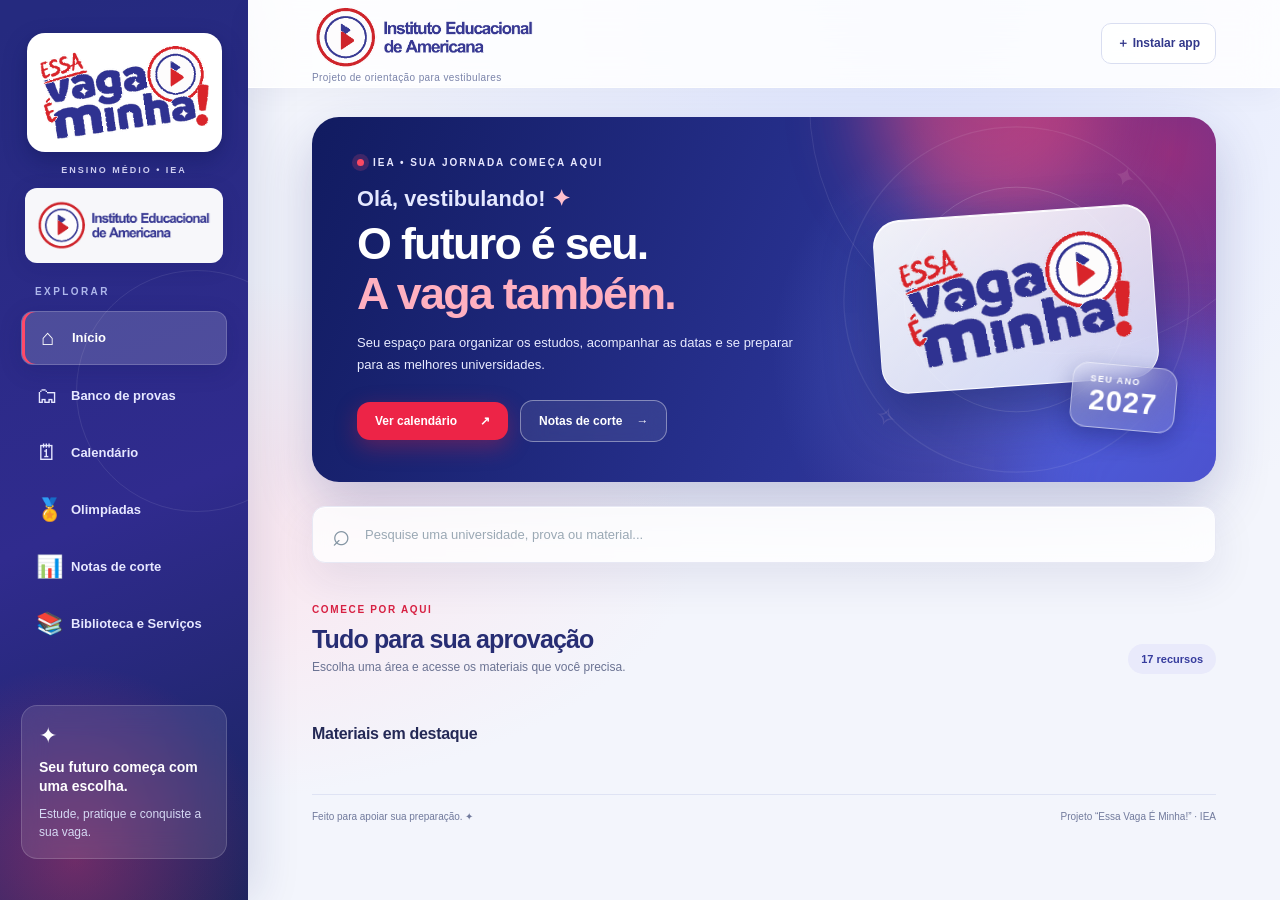
==== index.html @ 9dd35da3 "Retirar Favoritos dos menus desktop e mobile" ====
<!doctype html>
<html lang="pt-BR">
<head>
  <meta charset="utf-8">
  <meta name="viewport" content="width=device-width,initial-scale=1,viewport-fit=cover">
  <meta name="theme-color" content="#303493">
  <meta name="description" content="Essa Vaga É Minha! — materiais, provas anteriores, datas e notas de corte para quem vai prestar vestibular.">
  <meta name="apple-mobile-web-app-capable" content="yes">
  <meta name="apple-mobile-web-app-status-bar-style" content="default">
  <meta name="apple-mobile-web-app-title" content="Minha Vaga">
  <link rel="icon" href="./icon-192.png" type="image/png">
  <link rel="apple-touch-icon" href="./apple-touch-icon.png">
  <link rel="manifest" href="./manifest.webmanifest">
  <link rel="stylesheet" href="./styles.css?v=15">
  <link rel="stylesheet" href="./premium.css?v=21">
  <title>Essa Vaga É Minha! — Instituto Educacional</title>
</head>
<body>
  <div class="app-layout">
    <aside class="sidebar" aria-label="Menu principal">
      <div class="brand"><img src="./assets/essa-vaga-logo.png" alt="Essa Vaga É Minha!" class="sidebar-project-logo"><small>ENSINO MÉDIO • IEA</small><div class="brand-institute"><img src="./assets/iea-horizontal.png?v=13" alt="Instituto Educacional de Americana"></div></div>
      <p class="side-label">EXPLORAR</p>
      <nav class="desktop-nav" id="desktop-nav" aria-label="Seções">
        <button type="button" data-route="inicio" class="active"><span aria-hidden="true">⌂</span> Início</button>
        <button type="button" data-route="provas"><span aria-hidden="true">🗂</span> Banco de provas</button>
        <button type="button" data-route="calendario"><span aria-hidden="true">🗓</span> Calendário</button>
        <button type="button" data-route="olimpiadas"><span aria-hidden="true">🏅</span> Olimpíadas</button>
        <button type="button" data-route="notas"><span aria-hidden="true">📊</span> Notas de corte</button>
        <button type="button" data-route="biblioteca"><span aria-hidden="true">📚</span> Biblioteca e Serviços</button>
      </nav>
      <div class="sidebar-bottom"><div class="side-note"><span>✦</span><strong>Seu futuro começa com uma escolha.</strong><p>Estude, pratique e conquiste a sua vaga.</p></div></div>
    </aside>
    <div class="main-shell">
      <header class="topbar"><div class="mobile-brand"><img src="./assets/iea-horizontal.png?v=13" class="mobile-iea" alt="Instituto Educacional de Americana"><strong>Essa Vaga É Minha!</strong></div><div class="topbar-left"><img src="./assets/iea-horizontal.png?v=13" class="header-iea" alt="Instituto Educacional de Americana"><span class="topline">Projeto de orientação para vestibulares</span></div><div class="topbar-right"><button type="button" class="outline-btn" id="install-open">＋ Instalar app</button></div></header>
      <main id="main-content" tabindex="-1">
        <section id="hero" class="hero premium-hero">
  <div class="premium-ambient ambient-one" aria-hidden="true"></div>
  <div class="premium-ambient ambient-two" aria-hidden="true"></div>
  <div class="hero-copy premium-hero-copy">
    <span class="hero-kicker"><span class="live-dot"></span> IEA • SUA JORNADA COMEÇA AQUI</span>
    <div class="premium-hero-greeting">Olá, vestibulando! <span aria-hidden="true">✦</span></div>
    <h1>O futuro é seu.<br><em>A vaga também.</em></h1>
    <p>Seu espaço para organizar os estudos, acompanhar as datas e se preparar para as melhores universidades.</p>
    <div class="premium-hero-buttons">
      <button type="button" data-jump="calendario" class="hero-button">Ver calendário <span aria-hidden="true">↗</span></button>
      <button type="button" data-jump="notas" class="premium-ghost-button">Notas de corte <span aria-hidden="true">→</span></button>
    </div>
  </div>
  <div class="premium-hero-art" aria-hidden="true">
    <div class="hero-halo halo-outer"></div><div class="hero-halo halo-inner"></div>
    <div class="hero-brand-glass"><img src="./assets/essa-vaga-logo.png" alt=""></div>
    <div class="hero-year-chip"><span>SEU ANO</span><strong>2027</strong></div>
    <div class="hero-star hero-spark-one">✦</div><div class="hero-star hero-spark-two">✧</div>
  </div>
</section>

        <section id="novidades-section" class="novidades-section" hidden aria-label="Novidades do Essa Vaga É Minha!">
          <div class="novidades-heading">
            <div><span class="novidades-eyebrow"><span class="novidades-indicator" aria-hidden="true"></span> ACONTECEU AGORA</span><h2>Novidades</h2></div>
            <p>Fique por dentro das últimas atualizações para sua preparação.</p>
          </div>
          <div id="novidades-carousel" class="novidades-carousel" role="region" aria-roledescription="carrossel" aria-label="Novidades e comunicados da página inicial">
            <button id="novidades-prev" class="novidades-nav novidades-prev" type="button" aria-label="Ver novidade anterior" hidden><span aria-hidden="true">‹</span></button>
            <div id="novidades-list" class="novidades-list" aria-live="off"></div>
            <button id="novidades-next" class="novidades-nav novidades-next" type="button" aria-label="Ver próxima novidade" hidden><span aria-hidden="true">›</span></button>
          </div>
          <div id="novidades-footer" class="novidades-footer" hidden>
            <div id="novidades-dots" class="novidades-dots" aria-label="Escolher novidade"></div>
            <span id="novidades-counter" class="novidades-counter">1 de 1</span>
          </div>
        </section>
        <section class="finder"><label for="search" class="sr-only">Buscar materiais e vestibulares</label><span class="search-symbol" aria-hidden="true">⌕</span><input type="search" id="search" placeholder="Pesquise uma universidade, prova ou material..." autocomplete="off"><button type="button" id="clear-search" class="clear-search" aria-label="Limpar busca" hidden>✕</button></section>
        <section class="view-head"><div><p class="section-kicker" id="view-kicker">COMECE POR AQUI</p><h2 id="view-title">Tudo para sua aprovação</h2><p id="view-description" class="muted">Escolha uma área e acesse os materiais que você precisa.</p></div><div class="total-pill" id="total-pill">17 recursos</div></section>
        <div id="quick-actions" class="quick-actions" aria-label="Acessos rápidos"></div>

<section id="home-showcase" class="home-showcase" hidden aria-label="Universidades e datas em destaque">
  <div class="home-showcase-heading">
    <div><p class="premium-section-eyebrow">ESCOLHA SEU DESTINO</p><h2>Universidades e exames</h2><p>Conheça os principais processos seletivos e explore o calendário.</p></div>
    <button type="button" data-jump="calendario" class="premium-inline-action">Ver calendário <span aria-hidden="true">↗</span></button>
  </div>
  <div class="home-university-grid">
    <button type="button" class="university-card university-usp" data-jump="calendario" data-calendar-focus="usp" aria-label="Ver datas da USP no calendário">
      <span class="uni-top-line"><span class="uni-type">FUVEST</span><span class="uni-forward" aria-hidden="true">↗</span></span>
      <img src="./assets/logo-usp.svg" alt="Logo da USP" class="uni-logo">
      <span class="uni-name">Universidade de São Paulo</span>
      <span class="uni-bottom"><strong>USP</strong><span>Calendário 2027</span></span>
    </button>
    <button type="button" class="university-card university-unicamp" data-jump="calendario" data-calendar-focus="unicamp" aria-label="Ver datas da UNICAMP no calendário">
      <span class="uni-top-line"><span class="uni-type">COMVEST</span><span class="uni-forward" aria-hidden="true">↗</span></span>
      <img src="./assets/logo-unicamp.svg" alt="Logo da UNICAMP" class="uni-logo">
      <span class="uni-name">Universidade Estadual de Campinas</span>
      <span class="uni-bottom"><strong>UNICAMP</strong><span>Calendário 2027</span></span>
    </button>
    <button type="button" class="university-card university-unesp" data-jump="calendario" data-calendar-focus="unesp" aria-label="Ver datas da UNESP no calendário">
      <span class="uni-top-line"><span class="uni-type">VUNESP</span><span class="uni-forward" aria-hidden="true">↗</span></span>
      <img src="./assets/logo-unesp.svg" alt="Logo da UNESP" class="uni-logo">
      <span class="uni-name">Universidade Estadual Paulista</span>
      <span class="uni-bottom"><strong>UNESP</strong><span>Calendário 2027</span></span>
    </button>
    <button type="button" class="university-card university-enem" data-jump="calendario" data-calendar-focus="enem" aria-label="Ver datas do ENEM no calendário">
      <span class="uni-top-line"><span class="uni-type">EXAME NACIONAL</span><span class="uni-forward" aria-hidden="true">↗</span></span>
      <img src="./assets/logo-enem.svg" alt="Logo do ENEM" class="uni-logo">
      <span class="uni-name">Exame Nacional do Ensino Médio</span>
      <span class="uni-bottom"><strong>ENEM</strong><span>Calendário 2027</span></span>
    </button>
  </div>
  <div class="premium-study-row">
    <div class="premium-dates-panel">
      <div class="premium-panel-head"><div><span class="premium-section-eyebrow">FIQUE DE OLHO</span><h3>Próximas datas</h3></div><span class="premium-head-icon" aria-hidden="true">▦</span></div>
      <div id="home-date-list" class="premium-date-list" aria-live="polite"></div>
      <button type="button" data-jump="calendario" class="premium-panel-link">Abrir calendário completo <span aria-hidden="true">→</span></button>
    </div>
    <div class="premium-motivation-panel">
      <div class="motivation-orbit" aria-hidden="true"></div>
      <span class="motivation-symbol" aria-hidden="true">✦</span>
      <p class="premium-section-eyebrow">UM PASSO DE CADA VEZ</p>
      <h3>O próximo capítulo da sua história começa aqui.</h3>
      <p>Pratique com provas anteriores e transforme cada exercício em preparação.</p>
      <button type="button" data-jump="provas">Explorar banco de provas <span aria-hidden="true">↗</span></button>
    </div>
  </div>
</section>



        <section id="olympiad-app" class="olympiad-app" aria-labelledby="olympiad-title" hidden>
          <div class="olympiad-intro">
            <div>
              <span class="olympiad-kicker">IEA • COMPETIÇÕES ACADÊMICAS</span>
              <h3 id="olympiad-title">Olimpíadas Acadêmicas</h3>
              <p>Acompanhe inscrições, provas e resultados das olimpíadas das quais o Instituto participa.</p>
            </div>
            <div class="olympiad-year" id="olympiad-year" aria-label="Ano de referência">2027</div>
          </div>
          <div class="olympiad-toolbar" aria-label="Filtros do calendário olímpico">
            <label><span>Pesquisar olimpíada</span><input id="olympiad-search" type="search" autocomplete="off" placeholder="Nome ou sigla da olimpíada..."></label>
            <label><span>Área do conhecimento</span><select id="olympiad-area"><option value="todas">Todas as áreas</option></select></label>
            <label><span>Inscrições</span><select id="olympiad-status"><option value="todas">Todas as situações</option><option value="abertas">Inscrições abertas</option><option value="futuras">Em breve</option><option value="encerradas">Encerradas</option><option value="a-confirmar">A confirmar</option></select></label>
            <button type="button" id="olympiad-reset" class="olympiad-reset">Limpar filtros</button>
          </div>
          <div class="olympiad-table-header"><strong>Calendário das olimpíadas</strong><span id="olympiad-count" aria-live="polite">11 olimpíadas</span></div>
          <div class="olympiad-table-scroll" role="region" aria-label="Tabela de olimpíadas acadêmicas. Em telas pequenas, deslize horizontalmente." tabindex="0">
            <table class="olympiad-table">
              <thead><tr>
                <th scope="col">Nome da olimpíada</th>
                <th scope="col">Data da prova</th>
                <th scope="col">Formato da prova</th>
                <th scope="col">Período de inscrição</th>
                <th scope="col">Como se inscrever</th>
                <th scope="col">Resultado</th>
              </tr></thead>
              <tbody id="olympiad-tbody"></tbody>
            </table>
          </div>
          <p id="olympiad-empty" class="olympiad-empty" hidden>Nenhuma olimpíada corresponde aos filtros escolhidos.</p>
          <p class="olympiad-hint">Em celulares, deslize a tabela para os lados para consultar todas as informações.</p>
          <p class="olympiad-disclaimer"><span aria-hidden="true">ⓘ</span> As datas, o formato e as inscrições serão atualizados pela Coordenação conforme a confirmação dos regulamentos de cada olimpíada. “A confirmar” significa que ainda não há informação validada para este calendário.</p>
        </section>
        <section id="calendar-app" class="calendar-app" hidden aria-label="Calendário de vestibulares 2027">
          <div class="calendar-intro">
            <div><span class="calendar-eyebrow">GUIA DE DATAS • INGRESSO 2027</span><h3>Programe-se para os vestibulares</h3><p>Inscrições, provas, resultados e chamadas reunidos em um só lugar, sem precisar abrir uma imagem.</p></div>
            <span class="calendar-year">2027</span>
          </div>
          <div class="calendar-toolbar">
            <span class="calendar-filter-label">Escolha uma prova</span>
            <div class="calendar-filters" role="group" aria-label="Filtrar calendário por exame">
              <button type="button" class="selected" data-calendar-filter="todos" aria-pressed="true">Todos</button>
              <button type="button" data-calendar-filter="unicamp" aria-pressed="false">UNICAMP</button>
              <button type="button" data-calendar-filter="usp" aria-pressed="false">USP</button>
              <button type="button" data-calendar-filter="enem" aria-pressed="false">ENEM</button>
              <button type="button" data-calendar-filter="unesp" aria-pressed="false">UNESP</button>
            </div>
          </div>
          <div class="calendar-list-head"><strong>Em ordem da 1ª prova</strong><span id="calendar-count" aria-live="polite">4 calendários</span></div>
          <div class="calendar-grid">
            <article class="calendar-card calendar-unicamp" data-calendar-institution="unicamp">
              <div class="calendar-card-head"><div><span class="calendar-card-kind">UNIVERSIDADE ESTADUAL DE CAMPINAS</span><h4>UNICAMP</h4></div><span class="calendar-card-mark"><img class="calendar-card-logo" src="./assets/logo-unicamp.svg" alt="Logotipo da UNICAMP" loading="lazy" decoding="async"></span></div>
              <dl class="calendar-details">
                <div><dt>Inscrições</dt><dd>03 a 31 de agosto de 2026</dd></div>
                <div><dt>1ª fase</dt><dd><strong>18 de outubro de 2026</strong></dd></div>
                <div><dt>2ª fase</dt><dd>29 e 30 de novembro de 2026</dd></div>
              </dl>
              <div class="calendar-card-notes"><strong>Outras datas</strong><p>Provas de habilidades específicas: <b>02 a 04/12/2026</b></p><p>1ª chamada: <b>25/01/2027</b></p></div>
            </article>
            <article class="calendar-card calendar-usp" data-calendar-institution="usp">
              <div class="calendar-card-head"><div><span class="calendar-card-kind">UNIVERSIDADE DE SÃO PAULO • FUVEST</span><h4>USP</h4></div><span class="calendar-card-mark"><img class="calendar-card-logo" src="./assets/logo-usp.svg?v=11" alt="Logotipo da USP" loading="lazy" decoding="async"></span></div>
              <dl class="calendar-details">
                <div><dt>Inscrições</dt><dd>17 de agosto a 09 de outubro de 2026</dd></div>
                <div><dt>1ª fase</dt><dd><strong>1º de novembro de 2026</strong></dd></div>
                <div><dt>2ª fase</dt><dd>06 e 07 de dezembro de 2026</dd></div>
              </dl>
              <div class="calendar-card-notes"><strong>Outras informações</strong><p>1ª fase: <b>80 questões</b> (mudança no formato)</p><p>1ª chamada: <b>26/01/2027</b></p></div>
            </article>
            <article class="calendar-card calendar-enem" data-calendar-institution="enem">
              <div class="calendar-card-head"><div><span class="calendar-card-kind">EXAME NACIONAL DO ENSINO MÉDIO</span><h4>ENEM</h4></div><span class="calendar-card-mark"><img class="calendar-card-logo" src="./assets/logo-enem.svg" alt="Logotipo do ENEM" loading="lazy" decoding="async"></span></div>
              <dl class="calendar-details">
                <div><dt>Inscrições</dt><dd>25 de maio a 06 de junho de 2026</dd></div>
                <div><dt>Prova 1 (P1)</dt><dd><strong>08 de novembro de 2026</strong></dd></div>
                <div><dt>Prova 2 (P2)</dt><dd><strong>15 de novembro de 2026</strong></dd></div>
              </dl>
              <div class="calendar-card-notes"><strong>Conteúdo das provas</strong><p>P1: Linguagens, Ciências Humanas e Redação</p><p>P2: Ciências da Natureza e Matemática</p></div>
            </article>
            <article class="calendar-card calendar-unesp" data-calendar-institution="unesp">
              <div class="calendar-card-head"><div><span class="calendar-card-kind">UNIVERSIDADE ESTADUAL PAULISTA</span><h4>UNESP</h4></div><span class="calendar-card-mark"><img class="calendar-card-logo" src="./assets/logo-unesp.svg" alt="Logotipo da UNESP" loading="lazy" decoding="async"></span></div>
              <dl class="calendar-details">
                <div><dt>Inscrições</dt><dd>04 de setembro a 08 de outubro de 2026</dd></div>
                <div><dt>1ª fase</dt><dd><strong>22 de novembro de 2026</strong></dd></div>
                <div><dt>2ª fase</dt><dd>13 e 14 de dezembro de 2026</dd></div>
              </dl>
              <div class="calendar-card-notes"><strong>Outras datas</strong><p>Resultado final: <b>29/01/2027</b></p></div>
            </article>
          </div>
          <div class="calendar-disclaimer"><span aria-hidden="true">ⓘ</span><p>Calendário transcrito da tabela fornecida pelo Instituto. Os prazos e regras podem ser alterados pelas organizadoras; confirme sempre os editais e comunicados oficiais.</p></div>
        </section>
        <section id="cutoff-app" class="cutoff-app" hidden aria-label="Notas de corte por universidade">
          <div class="cutoff-uni-tabs" role="tablist" aria-label="Escolha a universidade"><button type="button" role="tab" data-uni="USP" aria-selected="true" class="selected">USP</button><button type="button" role="tab" data-uni="UNESP" aria-selected="false">UNESP</button><button type="button" role="tab" data-uni="UNICAMP" aria-selected="false">UNICAMP</button></div>
          <div id="cutoff-records">
            <div class="cutoff-title"><div><p class="cutoff-small" id="cutoff-kicker">FUVEST • DADOS HISTÓRICOS</p><div class="cutoff-heading-line"><h3 id="cutoff-heading">Notas de corte — USP</h3><span id="cutoff-update" class="cutoff-update" hidden>Atualização 2027</span></div><p id="cutoff-description">Nota mínima na <strong>1ª fase</strong> para convocação à <strong>2ª fase</strong> • <strong>Ampla Concorrência</strong> • 2020–2027</p></div><div class="cutoff-mark" id="cutoff-mark">AC <small>somente</small></div></div>
            <p id="cutoff-exam-change" class="cutoff-exam-change" role="note" hidden><strong>Importante — a FUVEST mudou o número de questões da 1ª fase.</strong> A partir do Vestibular 2027, a prova passou a ter <strong>80 questões</strong>. De 2020 a 2026, eram <strong>90 questões</strong>. Portanto, as notas de corte em número de acertos <strong>não devem ser comparadas diretamente</strong> entre 2027 e os anos anteriores.</p>
            <div class="cutoff-controls"><label class="cutoff-query"><span>Pesquisar curso ou carreira</span><input type="search" id="cutoff-search" placeholder="Ex.: Medicina, Direito, Arquitetura..." autocomplete="off"></label><label class="cutoff-sort"><span>Ordenar por</span><select id="cutoff-sort"><option value="az">Nome (A–Z)</option><option value="2027-desc">Maior nota em 2027</option><option value="2027-asc">Menor nota em 2027</option></select></label><label class="cutoff-complete"><input type="checkbox" id="cutoff-full"> <span id="cutoff-full-label">Apenas carreiras com os oito anos</span></label></div>
            <div class="cutoff-table-top"><span id="cutoff-count" aria-live="polite"></span><button type="button" class="outline-btn" id="cutoff-export">↓ Exportar CSV</button></div>
            <div class="cutoff-table-wrap" role="region" tabindex="0" aria-label="Tabela de notas de corte da USP, com rolagem horizontal"><table class="cutoff-table"><thead><tr><th scope="col" class="course-col" id="cutoff-course-header">Carreira / curso</th><th scope="col" class="latest-year">2027 (80q)</th><th scope="col">2025</th><th scope="col">2024</th><th scope="col">2023</th><th scope="col">2022</th><th scope="col">2021</th><th scope="col">2020</th></tr></thead><tbody id="cutoff-tbody"></tbody></table></div>
            <p id="cutoff-empty" class="cutoff-no-results" hidden>Nenhuma carreira encontrada para os filtros aplicados.</p><div class="cutoff-legend"><span id="cutoff-legend-missing">— : sem informação equivalente nesta carreira / ano</span><span id="cutoff-legend-units">FUVEST 2020–2026: 90 questões; FUVEST 2027: 80 questões.</span></div>
            <div class="cutoff-info" id="cutoff-info"><strong>Atenção à comparação entre anos.</strong> A FUVEST alterou códigos e agrupamentos de carreiras. Quando não houve equivalência direta e segura entre uma carreira antiga e outra recente, mantivemos os registros separados, sem completar artificialmente as células vazias. Algumas carreiras reúnem vários cursos ou campi. Estes valores representam o corte da 1ª fase para convocação à 2ª fase, não a classificação final.</div>
            <div class="cutoff-sources" id="cutoff-sources-usp"><strong>Fontes dos dados:</strong><a href="./fontes/usp-2020-2024.pdf" target="_blank" rel="noopener">Tabela 2020–2024 (fornecida)</a><a href="./fontes/usp-2025.pdf" target="_blank" rel="noopener">FUVEST 2025 (PDF enviado)</a><a href="https://www.fuvest.br/wp-content/uploads/fuvest2026_notas_de_corte.pdf" target="_blank" rel="noopener">FUVEST 2026 (oficial) ↗</a><a href="https://www.fuvest.br/wp-content/uploads/fuvest2027-notas-de-corte.pdf" target="_blank" rel="noopener">FUVEST 2027 — notas de corte oficiais ↗</a></div>
            <div class="cutoff-sources" id="cutoff-sources-unesp" hidden><strong>Fontes dos dados:</strong><a href="./fontes/unesp-2020-2024.pdf" target="_blank" rel="noopener">UNESP 2020–2024 (compilação do Instituto)</a><a href="./fontes/unesp-2025.pdf" target="_blank" rel="noopener">UNESP 2025 (SU, PDF enviado)</a><a href="https://documento.vunesp.com.br/documento/stream/NzQ4OTk4Ng%3D%3D" target="_blank" rel="noopener">VUNESP 2026 (SU, oficial) ↗</a><a href="https://www.curso-objetivo.br/vestibular/assets/download/notas-corte/unesp-nota-de-corte-2026.pdf" target="_blank" rel="noopener">Objetivo 2026 (consulta alternativa) ↗</a></div>
            <div class="cutoff-sources" id="cutoff-sources-unicamp" hidden><strong>Fontes dos dados:</strong><a href="./fontes/unicamp-2020-2024.pdf" target="_blank" rel="noopener">UNICAMP 2020–2024 (fornecida)</a><a href="./fontes/unicamp-2025.pdf" target="_blank" rel="noopener">UNICAMP 2025 (PDF enviado)</a><a href="https://www.comvest.unicamp.br/ingresso-2026/vestibular-2026/numero-de-acertos-para-2a-fase/" target="_blank" rel="noopener">COMVEST 2026 (oficial) ↗</a><a href="./fontes/unicamp-2027-paais0.csv" target="_blank" rel="noopener" download>COMVEST 2027 — PAAIS 0 (CSV) ↓</a><a href="https://www.comvest.unicamp.br/ingresso-2027/vestibular-2027/" target="_blank" rel="noopener noreferrer">Vestibular UNICAMP 2027 • site oficial ↗</a></div>
          </div>
          <div id="cutoff-other" class="cutoff-placeholder" hidden><div class="cutoff-placeholder-mark">▦</div><h3 id="cutoff-other-title">UNESP</h3><p>A tabela da UNESP está preparada para receber os dados oficiais de ampla concorrência, sem valores fictícios.</p><p>Envie a próxima planilha ou relatório para preencher os anos.</p></div>
        </section>
        <div id="tips" class="tips-panel" hidden><div class="tips-symbol">✦</div><div><strong>Uma dica para começar</strong><p>Resolva uma prova anterior cronometrando o tempo e revise os erros depois. A prática ajuda a identificar os conteúdos que precisam de reforço.</p></div></div>
        <div id="category-filter" class="category-filter" aria-label="Filtrar materiais" hidden></div>

        <section id="library-tutorials" class="library-tutorials" aria-labelledby="library-tutorials-title" hidden>
          <div class="library-tutorials-heading">
            <div>
              <p class="section-kicker">APRENDA A UTILIZAR AS PLATAFORMAS</p>
              <h3 id="library-tutorials-title">Tutoriais</h3>
              <p>Escolha um vídeo para assistir diretamente no Google Drive.</p>
            </div>
            <span class="library-tutorials-count">3 vídeos</span>
          </div>
          <div class="library-tutorials-links">
            <a class="library-tutorial-link" href="https://drive.google.com/file/d/1dAx4t9Y2zrNC2yJOpIrb-h8NyVnavbf3/view?usp=drive_link" target="_blank" rel="noopener noreferrer" aria-label="Assistir ao tutorial do ClassApp no Google Drive, em nova aba"><span class="tutorial-play" aria-hidden="true">▶</span><strong>ClassApp</strong><span class="tutorial-external" aria-hidden="true">↗</span></a>
            <a class="library-tutorial-link" href="https://drive.google.com/file/d/1jzblAhYUTwoLZXdfmrqYFBtMRtc-SWWf/view?usp=drive_link" target="_blank" rel="noopener noreferrer" aria-label="Assistir ao tutorial do EduConnect no Google Drive, em nova aba"><span class="tutorial-play" aria-hidden="true">▶</span><strong>EduConnect</strong><span class="tutorial-external" aria-hidden="true">↗</span></a>
            <a class="library-tutorial-link" href="https://drive.google.com/file/d/1Ah2XIbM4_G2HE_mlbXnry1aBTE4DzDo2/view?usp=drive_link" target="_blank" rel="noopener noreferrer" aria-label="Assistir ao tutorial do MeuBernoulli no Google Drive, em nova aba"><span class="tutorial-play" aria-hidden="true">▶</span><strong>MeuBernoulli</strong><span class="tutorial-external" aria-hidden="true">↗</span></a>
          </div>
        </section>
        <section id="results-section" aria-label="Materiais disponíveis"><div class="section-row"><h3 id="results-title">Materiais em destaque</h3><span class="muted" id="results-counter"></span></div><div id="card-grid" class="card-grid"></div><div id="empty-state" class="empty-state" hidden><div>⌕</div><h3>Nenhum material encontrado</h3><p>Experimente buscar por uma instituição ou outro termo.</p><button type="button" id="reset-search" class="outline-btn">Limpar filtros</button></div></section>
        <section class="footer-line"><span>Feito para apoiar sua preparação. ✦</span><span>Projeto “Essa Vaga É Minha!” · IEA</span></section>
      </main>
    </div>
  </div>
  <nav class="bottom-nav" aria-label="Navegação móvel"><button type="button" data-route="inicio" class="active"><span>⌂</span>Início</button><button type="button" data-route="provas"><span>🗂</span>Provas</button><button type="button" data-route="calendario"><span>🗓</span>Calendário</button><button type="button" data-route="notas"><span>📊</span>Notas</button><button type="button" id="more-open"><span>☰</span>Mais</button></nav>
  <dialog id="more-dialog" class="modal"><div class="modal-head"><div><p class="section-kicker">MAIS OPÇÕES</p><h2>Explorar</h2></div><button type="button" class="close-btn" data-close="more-dialog" aria-label="Fechar">✕</button></div><div class="more-actions"><button type="button" data-jump="olimpiadas">🏅 Olimpíadas Acadêmicas</button><button type="button" data-jump="biblioteca">📚 Biblioteca e Serviços</button></div></dialog>
  <dialog id="install-dialog" class="modal"><div class="modal-head"><div><p class="section-kicker">ACESSO RÁPIDO</p><h2>Instale no celular</h2></div><button type="button" class="close-btn" data-close="install-dialog" aria-label="Fechar">✕</button></div><div class="modal-body"><p>Depois de publicar este aplicativo em um endereço HTTPS, você pode adicioná-lo à tela inicial:</p><p><strong>Android (Chrome):</strong> abra o menu ⋮ e selecione “Instalar app” ou “Adicionar à tela inicial”.</p><p><strong>iPhone (Safari):</strong> toque em Compartilhar e escolha “Adicionar à Tela de Início”.</p><p class="muted small">Os links externos, como Google Drive e SISU, exigem internet e podem pedir acesso.</p><button type="button" id="native-install" class="primary-btn" hidden>Instalar agora</button></div></dialog>
  <div id="toast" class="toast" role="status" aria-live="polite"></div>
  <script src="./data.js?v=38"></script><script src="./usp-notas.js?v=2027-80q"></script><script src="./unicamp-notas.js?v=13"></script><script src="./unesp-notas.js"></script><script src="./novidades.js?v=15"></script><script src="./gestao-dados.js?v=19"></script><script src="./olimpiadas.js?v=1"></script><script src="./app.js?v=41"></script>
</body>
</html>
---- styles.css ----
:root{--navy:#10263d;--navy-2:#193b59;--ink:#173048;--muted:#738293;--line:#e9edf1;--cream:#f7f9fb;--card:#fff;--gold:#ffca71;--blue:#2f77bf;--shadow:0 12px 38px rgba(17,41,63,.055)}
*{box-sizing:border-box}html{scroll-behavior:smooth}body{margin:0;background:var(--cream);color:var(--ink);font-family:Inter,ui-sans-serif,-apple-system,BlinkMacSystemFont,"Segoe UI",sans-serif;-webkit-font-smoothing:antialiased}button,input,select{font:inherit}button{cursor:pointer}button:focus-visible,a:focus-visible,input:focus-visible,select:focus-visible{outline:3px solid #7fb6f1;outline-offset:3px}button:disabled{opacity:.5;cursor:default}a{color:inherit;text-decoration:none}.app-layout{display:grid;grid-template-columns:262px minmax(0,1fr);min-height:100vh}.sidebar{position:sticky;top:0;height:100vh;background:var(--navy);color:#fff;display:flex;flex-direction:column;padding:33px 21px 24px}.brand{display:flex;align-items:center;gap:13px;padding:0 11px 34px}.brand-mark{display:grid;place-items:center;background:var(--gold);color:var(--navy);width:47px;height:47px;border-radius:13px;font-weight:900;font-size:29px;position:relative}.brand-mark span{font-size:12px;position:absolute;right:5px;top:3px}.brand strong{font-size:17px;line-height:1.13;letter-spacing:-.6px;display:block}.brand small{display:block;margin-top:8px;color:#9bb3c8;font-weight:700;font-size:9px;letter-spacing:1.3px}.side-label{font-size:10px;font-weight:800;letter-spacing:2px;color:#6f93b1;margin:0 0 14px 14px}.desktop-nav{display:grid;gap:6px}.desktop-nav button{border:0;text-align:left;color:#abc0d0;padding:13px 13px;background:transparent;border-radius:11px;display:flex;align-items:center;gap:14px;font-size:13px;font-weight:650}.desktop-nav button span{font-size:22px;width:21px;text-align:center;font-weight:400}.desktop-nav button:hover,.desktop-nav button.active{background:#26435c;color:#fff}.desktop-nav button.active{box-shadow:inset 3px 0 0 var(--gold)}.sidebar-bottom{margin-top:auto}.side-note{border:1px solid #37536a;border-radius:16px;padding:17px;margin-bottom:17px;background:#17364f}.side-note>span{display:block;font-size:22px;color:var(--gold);margin-bottom:9px}.side-note strong{display:block;font-size:14px;line-height:1.4}.side-note p{font-size:12px;line-height:1.5;color:#91aabf;margin:8px 0 0}.text-button{border:0;background:transparent;color:#c1d0db;font-size:12px;padding:8px 12px}.experimental{color:#7e9aad}.main-shell{min-width:0}.topbar{height:88px;display:flex;align-items:center;justify-content:space-between;padding:0 clamp(24px,5vw,78px);border-bottom:1px solid var(--line);background:#fff}.eyebrow,.section-kicker{display:block;font-weight:800;font-size:10px;letter-spacing:2.1px;color:var(--blue)}.topline{display:block;font-size:12px;color:#748797;margin-top:7px}.topbar-right{display:flex;align-items:center;gap:12px}.outline-btn{background:#fff;border:1px solid #dde4ea;border-radius:10px;color:#233e57;padding:11px 15px;font-weight:700;font-size:12px;display:inline-flex;align-items:center;gap:8px}.outline-btn:hover{background:#f5f8fc}.icon-btn{background:#f4f7fa;border:0;border-radius:10px;width:40px;height:40px;font-size:22px;color:var(--navy);position:relative}.fav-counter{position:absolute;right:-6px;top:-5px;border-radius:15px;background:var(--gold);padding:2px 5px;font-size:10px;font-weight:800}.mobile-brand{display:none}main{padding:29px clamp(24px,5vw,78px) 20px;max-width:1600px;margin:auto}.hero{position:relative;overflow:hidden;min-height:286px;display:flex;justify-content:space-between;align-items:center;background:radial-gradient(circle at 100% 0%,#2c5570 0%,transparent 35%),linear-gradient(115deg,#0e253b,#183a56);border-radius:22px;color:white;padding:39px 45px;margin-bottom:24px}.hero:before{content:"";position:absolute;width:450px;height:450px;background:radial-gradient(circle,#41618150,transparent 70%);left:50%;top:-260px}.hero-copy{max-width:570px;z-index:1}.hero-kicker{font-weight:800;letter-spacing:1.8px;font-size:10px;color:#c8d7e2;display:flex;align-items:center;gap:9px}.live-dot{width:7px;height:7px;border-radius:50%;background:var(--gold);box-shadow:0 0 0 4px #ffca711e}.hero h1{font-size:clamp(33px,3.4vw,54px);line-height:1.09;letter-spacing:-2.4px;margin:18px 0 13px;font-weight:800}.hero h1 em{color:var(--gold);font-style:normal}.hero p{line-height:1.65;color:#c0d1de;font-size:13px;max-width:410px;margin:0 0 23px}.hero-button,.primary-btn{background:var(--gold);color:#172f43;border:0;border-radius:10px;padding:12px 18px;font-weight:800;font-size:12px;display:inline-flex;gap:23px;align-items:center;justify-content:center}.hero-button:hover,.primary-btn:hover{background:#ffdb99}.hero-art{position:absolute;right:2%;top:0;height:100%;width:37%;display:grid;place-items:center}.orbit{position:absolute;border:1px solid #6c8da055;border-radius:50%;aspect-ratio:1}.orbit-1{width:240px}.orbit-2{width:345px}.hero-star{font-size:238px;color:#edbc70;opacity:.11;position:absolute;transform:rotate(20deg)}.hero-art-copy{font-size:clamp(55px,8vw,105px);font-weight:900;letter-spacing:-9px;line-height:1;transform:rotate(-8deg);color:#ffcb78;text-align:center;text-shadow:0 10px 34px #05182b70}.hero-art-copy span{font-size:12px;letter-spacing:5px;display:block;color:#d6e1e8;margin-top:17px;transform:rotate(8deg)}.small-star{position:absolute;color:var(--gold);font-size:27px;right:8%;top:12%}.finder{position:relative;background:white;border:1px solid var(--line);border-radius:13px;box-shadow:var(--shadow);display:flex;align-items:center;height:57px;margin-bottom:31px}.search-symbol{font-size:31px;color:#8495a3;padding-left:19px;line-height:1}.finder input{background:transparent;border:0;outline:none;width:100%;height:100%;font-size:13px;color:var(--ink);padding:0 14px}.finder input:focus{outline:none}.finder:focus-within{border-color:#88b2d4;box-shadow:0 0 0 3px #88b2d420}.finder input::placeholder{color:#9aa8b4}.clear-search{border:0;background:#f1f5f8;color:#617384;border-radius:50%;width:26px;height:26px;margin-right:15px}.view-head,.section-row{display:flex;align-items:flex-end;justify-content:space-between;gap:15px}.view-head{margin-bottom:21px}.view-head h2{font-size:25px;letter-spacing:-.8px;margin:8px 0 6px}.view-head p.muted{font-size:12px;margin:0}.muted{color:var(--muted)}.total-pill{background:#eaf1f8;color:#3b6888;padding:8px 12px;border-radius:24px;font-size:11px;font-weight:800;white-space:nowrap}.quick-actions{display:grid;grid-template-columns:repeat(4,minmax(0,1fr));gap:13px;margin-bottom:25px}.quick-card{background:white;border:1px solid var(--line);border-radius:14px;text-align:left;padding:17px 16px;display:flex;align-items:center;gap:12px;box-shadow:var(--shadow);transition:transform .15s,box-shadow .15s}.quick-card:hover{transform:translateY(-3px);box-shadow:0 12px 25px #1a38501a}.quick-icon,.card-icon{display:grid;place-items:center;border-radius:12px;font-size:27px;flex:none}.quick-icon{width:48px;height:48px}.quick-card strong{font-size:12px;display:block}.quick-card small{font-size:10px;color:var(--muted);display:block;margin-top:4px}.q-blue{background:#e5f1fb;color:#337cb8}.q-orange{background:#fff0d9;color:#bb8138}.q-mint{background:#e4f5ec;color:#428e70}.q-lilac{background:#eeeafd;color:#7b68bd}.tips-panel{display:flex;align-items:flex-start;gap:16px;background:#fff7e9;border:1px solid #f7e5c4;border-radius:13px;padding:17px 20px;margin-bottom:24px}.tips-symbol{background:#ffe5b2;color:#a36b16;display:grid;place-items:center;border-radius:50%;width:34px;height:34px;flex:none}.tips-panel strong{font-size:13px}.tips-panel p{font-size:12px;line-height:1.6;color:#866d4f;margin:5px 0 0}.category-filter{display:flex;flex-wrap:wrap;gap:8px;margin:0 0 25px}.category-filter button{background:white;border:1px solid #e4eaf0;border-radius:25px;padding:9px 13px;font-size:11px;font-weight:750;color:#546d82}.category-filter button.active{background:var(--navy);color:white;border-color:var(--navy)}.section-row{margin-bottom:16px;align-items:center}.section-row h3{font-size:16px;margin:0;letter-spacing:-.3px}.section-row span{font-size:12px}.card-grid{display:grid;grid-template-columns:repeat(3,minmax(0,1fr));gap:16px}.resource-card{background:white;border:1px solid var(--line);border-radius:16px;padding:20px;display:flex;flex-direction:column;min-height:222px;box-shadow:var(--shadow);transition:transform .15s,border-color .15s}.resource-card:hover{transform:translateY(-2px);border-color:#c5d7e4}.resource-top{display:flex;align-items:flex-start;justify-content:space-between;gap:8px}.card-icon{width:50px;height:50px}.card-save{border:0;background:#f4f7f9;border-radius:9px;width:32px;height:32px;color:#718397;font-size:19px}.card-save.saved{color:#dc8454;background:#fff2e9}.card-tag{font-size:9px;font-weight:800;letter-spacing:.7px;text-transform:uppercase;color:#6a8498;margin-top:16px}.resource-card h3{font-size:16px;line-height:1.35;letter-spacing:-.25px;margin:7px 0}.resource-card p{font-size:11px;line-height:1.6;color:#8392a0;margin:0 0 15px}.resource-bottom{margin-top:auto;border-top:1px solid #f0f3f5;padding-top:13px}.resource-bottom a{display:flex;justify-content:space-between;align-items:center;font-size:11px;font-weight:800;color:#286da2}.resource-bottom a:hover{text-decoration:underline}.empty-state{text-align:center;padding:54px 12px;background:white;border:1px dashed #d9e3e9;border-radius:16px}.empty-state>div{font-size:47px;color:#9eb2c0}.empty-state h3{margin:2px 0}.empty-state p{font-size:13px;color:var(--muted)}.footer-line{display:flex;justify-content:space-between;gap:12px;margin:35px 0 6px;border-top:1px solid var(--line);padding-top:16px;color:#96a4b0;font-size:10px}.bottom-nav{display:none}.modal{border:0;border-radius:18px;padding:0;max-width:480px;width:calc(100% - 30px);max-height:min(88vh,900px);box-shadow:0 22px 85px #07162a65;background:white;color:var(--ink)}.modal::backdrop{background:#0b2037aa;backdrop-filter:blur(3px)}.modal-head{display:flex;justify-content:space-between;align-items:start;padding:23px 25px 17px;border-bottom:1px solid var(--line)}.modal-head h2{font-size:23px;letter-spacing:-.6px;margin:7px 0 0}.close-btn{border:0;background:#f1f4f7;border-radius:9px;padding:10px 12px}.modal-body{padding:22px 25px 27px}.modal-body p{font-size:13px;line-height:1.7}.small{font-size:11px!important}.more-actions{padding:15px;display:grid;gap:7px}.more-actions button{border:1px solid var(--line);background:#fff;border-radius:11px;text-align:left;padding:15px;font-weight:700;color:#244359}.admin-modal{max-width:650px}.admin-warning{margin:17px 24px;background:#fff7e8;border:1px solid #f3e2c3;border-radius:9px;font-size:12px;line-height:1.55;padding:12px;color:#836637}.link-form{padding:2px 24px 14px;display:grid;gap:13px}.link-form label{display:grid;gap:5px;font-weight:700;font-size:11px;color:#385269}.link-form input,.link-form select{width:100%;padding:12px;border:1px solid #dfe7ec;border-radius:8px;background:white;font-size:13px;color:var(--ink)}.form-duo{display:grid;grid-template-columns:1fr 1fr;gap:12px}.form-actions{display:flex;gap:9px;margin-top:4px}.manage-heading{margin:12px 24px;font-size:15px}.admin-list{margin:0 24px;max-height:230px;overflow-y:auto;border:1px solid var(--line);border-radius:10px}.admin-item{display:flex;align-items:center;gap:9px;justify-content:space-between;padding:10px;border-bottom:1px solid var(--line)}.admin-item:last-child{border-bottom:0}.admin-item strong{font-size:12px}.admin-item small{display:block;color:var(--muted);font-size:10px;margin-top:3px}.admin-item button{border:0;border-radius:7px;background:#edf3f7;padding:7px;font-size:11px;font-weight:800}.admin-item .delete{background:#fff1ee;color:#b55045}.manage-footer{display:flex;flex-wrap:wrap;gap:7px;margin:16px 24px}.file-label{cursor:pointer}.danger-btn{border:1px solid #e9c9c3;background:#fff8f6;color:#ad4837;border-radius:9px;padding:10px 13px;font-size:12px;font-weight:750}.status-text{font-size:12px;min-height:18px;margin:0 24px 20px;color:#486e92}.toast{position:fixed;z-index:20;bottom:25px;right:25px;background:var(--navy);color:white;padding:12px 17px;border-radius:10px;box-shadow:0 8px 25px #0b203760;font-size:12px;opacity:0;transform:translateY(10px);pointer-events:none;transition:.2s}.toast.show{opacity:1;transform:translateY(0)}.sr-only{position:absolute!important;width:1px;height:1px;padding:0;margin:-1px;overflow:hidden;clip:rect(0,0,0,0);white-space:nowrap;border:0}
@media(max-width:1180px){.sidebar{width:225px;padding:27px 14px}.app-layout{grid-template-columns:225px minmax(0,1fr)}.hero-art{right:-3%}.card-grid{grid-template-columns:repeat(2,minmax(0,1fr))}.quick-actions{grid-template-columns:repeat(2,minmax(0,1fr))}.hero{padding:33px}.hero-art-copy{font-size:70px}}
@media(max-width:760px){body{padding-bottom:80px}.app-layout{display:block}.sidebar{display:none}.topbar{height:66px;padding:0 18px}.topbar-left{display:none}.mobile-brand{display:flex;align-items:center;gap:9px;font-size:14px;letter-spacing:-.35px}.mini-mark{background:var(--navy);color:var(--gold);font-weight:900;border-radius:10px;padding:9px 10px}.topbar-right .outline-btn{font-size:0;width:38px;height:38px;justify-content:center;padding:0}.topbar-right .outline-btn:before{content:'＋';font-size:21px}.topbar-right{gap:8px}main{padding:18px 16px}.hero{min-height:280px;border-radius:17px;padding:25px;margin-bottom:17px}.hero h1{font-size:38px;letter-spacing:-1.6px;margin:16px 0 9px}.hero p{max-width:300px;font-size:11px;line-height:1.5}.hero-art{opacity:.19;right:-24%;width:70%}.hero-art-copy{font-size:72px}.hero-art-copy span{font-size:9px}.hero-kicker{font-size:9px;letter-spacing:1.2px}.finder{height:53px;margin-bottom:26px}.view-head h2{font-size:23px}.view-head .muted{line-height:1.5}.quick-actions{gap:9px;grid-template-columns:repeat(2,minmax(0,1fr));margin-bottom:22px}.quick-card{padding:11px;gap:9px}.quick-icon{width:38px;height:38px;font-size:20px;border-radius:9px}.quick-card strong{font-size:10px}.quick-card small{font-size:9px}.card-grid{grid-template-columns:repeat(2,minmax(0,1fr));gap:10px}.resource-card{min-height:222px;padding:14px;border-radius:13px}.card-icon{width:42px;height:42px;font-size:22px}.resource-card h3{font-size:14px}.resource-card p{font-size:10px}.card-tag{font-size:8px}.resource-bottom a{font-size:10px}.section-row h3{font-size:15px}.footer-line{font-size:9px;flex-wrap:wrap}.bottom-nav{display:flex;position:fixed;z-index:10;bottom:0;left:0;right:0;background:#fff;box-shadow:0 -5px 25px #18344b12;border-top:1px solid var(--line);justify-content:space-around;padding:8px 3px max(8px,env(safe-area-inset-bottom))}.bottom-nav button{flex:1;border:0;background:transparent;display:flex;flex-direction:column;align-items:center;gap:1px;color:#7e92a2;font-size:9px;font-weight:750;padding:3px 0}.bottom-nav button span{font-size:23px;font-weight:400;line-height:1.25}.bottom-nav button.active{color:#1e638e}.toast{bottom:93px;right:14px;left:14px;text-align:center}.total-pill{padding:7px 8px;font-size:10px}}
@media(max-width:390px){.card-grid{grid-template-columns:1fr}.resource-card{min-height:185px}.quick-card strong{font-size:10px}.hero h1{font-size:33px}.view-head h2{font-size:21px}}
@media(prefers-reduced-motion:reduce){*,*::before,*::after{scroll-behavior:auto!important;transition:none!important;animation:none!important}}
[hidden]{display:none!important}
.sidebar{overflow-y:auto}

/* Identidade visual do Instituto Educacional de Americana */
:root{--navy:#2f3291;--navy-2:#3539a1;--ink:#292d60;--muted:#707894;--line:#e3e6f3;--cream:#f7f8fd;--gold:#ed1e2e;--blue:#323696;--shadow:0 10px 34px rgba(37,43,110,.07)}
.sidebar{background:linear-gradient(180deg,#242780 0%,#3539a0 100%)}.brand{flex-direction:column;align-items:flex-start;gap:10px;padding:0 12px 26px}.sidebar-project-logo{display:block;width:196px;height:auto;max-width:100%;filter:drop-shadow(0 1px 3px rgba(0,0,0,.1))}.brand small{color:#d0d3fd;margin-top:0}.desktop-nav button{color:#d7dafd}.desktop-nav button:hover,.desktop-nav button.active{background:#ffffff1e}.desktop-nav button.active{box-shadow:inset 3px 0 0 #fff}.side-label{color:#b8bce8}.side-note{border-color:#ffffff3e;background:#ffffff13}.side-note>span{color:#fff}.side-note p{color:#d6d9f4}.experimental{color:#d1d5eb}.text-button{color:#f0f1ff}.hero{background:radial-gradient(circle at 100% 0%,#7276e7 0%,transparent 39%),linear-gradient(115deg,#292d85,#4247aa)}.hero h1 em{color:#fff}.live-dot{background:#ed1e2e;box-shadow:0 0 0 4px #ed1e2e33}.hero-button,.primary-btn{color:#fff}.hero-button:hover,.primary-btn:hover{background:#c51223}.hero-art-copy{color:#fff}.small-star,.hero-star{color:#fff}.total-pill{background:#eeeefe;color:#313695}.q-blue{background:#ededfc;color:#373a9c}.q-orange{background:#ffecef;color:#c41a2c}.q-mint{background:#f9e9ed;color:#bd2134}.q-lilac{background:#efefff;color:#5d5cb0}.header-iea{width:205px;max-height:56px;object-fit:contain;object-position:left center}.topline{margin-top:1px}.icon-btn{color:var(--navy)}.card-save.saved{color:#d81f31;background:#ffecef}.resource-bottom a{color:#32369b}.category-filter button.active{border-color:var(--navy)}.footer-line{color:#8386a8}.bottom-nav button.active{color:var(--navy)}
.mobile-iea{width:33px;height:33px;object-fit:contain}
.cutoff-app{margin:2px 0 28px}.cutoff-uni-tabs{display:flex;gap:8px;margin-bottom:20px}.cutoff-uni-tabs button{flex:1;border:1px solid #dce0ee;background:white;border-radius:13px;padding:15px 18px;font-size:15px;font-weight:850;color:#3b3b78;transition:background .15s}.cutoff-uni-tabs button.selected{background:var(--navy);color:#fff;border-color:var(--navy);box-shadow:0 4px 16px #31368d33}.cutoff-title{display:flex;align-items:center;justify-content:space-between;gap:16px;background:#fff;padding:25px 26px;border:1px solid var(--line);border-radius:16px 16px 0 0}.cutoff-title h3{font-size:22px;line-height:1.2;margin:6px 0 8px;letter-spacing:-.5px}.cutoff-title p{margin:0;color:#67708e;font-size:12px;line-height:1.65}.cutoff-title p strong{color:#34398e}.cutoff-title .cutoff-small{font-size:10px;font-weight:800;letter-spacing:1.5px;color:#e32636}.cutoff-mark{display:flex;flex-direction:column;justify-content:center;align-items:center;min-width:64px;height:64px;border-radius:50%;border:3px solid #e72837;color:#d52030;background:#fff;font-weight:900;font-size:23px}.cutoff-mark small{font-size:9px}.cutoff-controls{display:flex;align-items:end;gap:14px;flex-wrap:wrap;background:#fff;border:1px solid var(--line);border-top:0;padding:0 26px 21px}.cutoff-controls label{font-size:11px;font-weight:800;color:#555b82}.cutoff-query,.cutoff-sort{display:grid;gap:7px}.cutoff-query{flex:1;min-width:220px}.cutoff-sort{min-width:180px}.cutoff-controls input[type=search],.cutoff-controls select{height:43px;border:1px solid #d9deed;border-radius:9px;padding:0 12px;color:#31335c;background:#fff}.cutoff-complete{display:flex;align-items:center;gap:7px;min-height:43px;cursor:pointer}.cutoff-complete input{accent-color:#353aa0}.cutoff-table-top{display:flex;align-items:center;justify-content:space-between;gap:12px;padding:13px 16px;color:#656d92;font-size:12px;font-weight:750}.cutoff-table-top .outline-btn{padding:9px 13px;color:#333798}.cutoff-table-wrap{overflow-x:auto;background:#fff;border:1px solid #dde1f0;border-radius:14px;box-shadow:var(--shadow);scrollbar-color:#b7bbee #eef0fb}.cutoff-table{border-collapse:separate;border-spacing:0;min-width:980px;width:100%;font-size:12px}.cutoff-table thead th{position:sticky;top:0;z-index:2;background:#313695;color:white;padding:15px 9px;text-align:center;font-size:12px;border-bottom:2px solid #202468}.cutoff-table tbody th,.cutoff-table tbody td{padding:11px 12px;border-bottom:1px solid #e9eaf3}.cutoff-table tbody tr:nth-child(even){background:#f8f8ff}.cutoff-table tbody tr:hover{background:#f1f1ff}.cutoff-table .course-col{position:sticky;left:0;z-index:1;text-align:left;min-width:310px;width:36%;max-width:400px;border-right:1px solid #e2e4f1}.cutoff-table thead .course-col{z-index:3;background:#252a80}.cutoff-table tbody th.course-col{background:white}.cutoff-table tbody tr:nth-child(even) th.course-col{background:#f8f8ff}.cutoff-table tbody tr:hover th.course-col{background:#f1f1ff}.course-label{display:block;line-height:1.35;font-size:12px;font-weight:750}.course-code{display:block;margin-top:5px;font-size:9px;letter-spacing:.25px;color:#9295b2;font-weight:500}.cutoff-table td{text-align:center;font-weight:750;color:#33365d;font-variant-numeric:tabular-nums}.cutoff-table td.missing{font-weight:400;color:#c0c4d2}.cutoff-table td.latest-year{color:#b51627;background:#fff0f1;font-weight:900}.cutoff-table thead th.latest-year{background:#df1f30;color:#fff}.cutoff-legend{display:flex;gap:10px 24px;flex-wrap:wrap;margin:12px 2px 20px;color:#747993;font-size:11px}.cutoff-info{border-left:4px solid #da273b;background:#fffbfb;padding:15px 18px;border-radius:0 10px 10px 0;font-size:12px;line-height:1.6;color:#626881}.cutoff-info strong{color:#343892}.cutoff-sources{display:flex;flex-wrap:wrap;gap:8px 18px;align-items:center;margin:17px 0 22px;font-size:12px;color:#4d528a}.cutoff-sources a{color:#3139a6;text-decoration:underline;text-underline-offset:3px}.cutoff-no-results{text-align:center;background:#fff;padding:22px;margin-top:5px;border-radius:12px;color:#5a6085}.cutoff-placeholder{background:white;border-radius:16px;border:1px solid var(--line);padding:65px 25px;text-align:center}.cutoff-placeholder h3{font-size:29px;color:#30348f;margin:8px}.cutoff-placeholder p{font-size:13px;color:#6b7193;max-width:460px;margin:9px auto;line-height:1.6}.cutoff-placeholder-mark{font-size:50px;color:#d92335}
@media(max-width:760px){.mobile-brand strong{font-size:13px}.hero{background:linear-gradient(115deg,#292d85,#555bcc)}.cutoff-uni-tabs{gap:6px}.cutoff-uni-tabs button{font-size:13px;padding:13px 8px}.cutoff-title{padding:18px 16px}.cutoff-title h3{font-size:20px}.cutoff-title p{font-size:11px}.cutoff-controls{padding:0 16px 18px;gap:12px}.cutoff-query,.cutoff-sort{min-width:min(100%,250px)}.cutoff-sort{flex:1}.cutoff-complete{width:100%}.cutoff-table .course-col{min-width:185px;width:185px;max-width:185px}.cutoff-table{min-width:800px}.cutoff-table tbody th,.cutoff-table tbody td{padding:11px 8px}.course-label{font-size:11px}.course-code{font-size:8px}.cutoff-table-top{padding:12px 3px}.cutoff-legend{font-size:10px}.cutoff-info{font-size:11px}.cutoff-sources{font-size:11px}.cutoff-placeholder{padding:45px 20px}}
/* Logo colorido sobre fundo claro, preservando contraste azul/vermelho */
.sidebar-project-logo{background:#fff;border-radius:14px;padding:10px;box-shadow:0 3px 12px #1013523b}
@media(max-width:760px){.topbar{border-bottom:3px solid #ee2434}}

/* Calendário de vestibulares 2027 – conteúdo nativo, responsivo e filtrável */
.calendar-app{margin:2px 0 30px;color:#2b2f62}
.calendar-intro{display:flex;justify-content:space-between;align-items:center;gap:20px;background:linear-gradient(117deg,#292d85,#4147a6);border-radius:18px;padding:28px 31px;color:#fff;overflow:hidden}
.calendar-eyebrow{font-size:10px;letter-spacing:1.5px;font-weight:850;color:#f1bfcb}
.calendar-intro h3{font-size:25px;letter-spacing:-.65px;margin:8px 0 9px;line-height:1.2}
.calendar-intro p{font-size:12px;line-height:1.55;color:#e2e4fc;max-width:590px;margin:0}
.calendar-year{font-size:66px;line-height:1;letter-spacing:-5px;font-weight:900;color:#ffffff32;flex:none}
.calendar-toolbar{display:flex;align-items:center;gap:15px;flex-wrap:wrap;margin:21px 0 15px}
.calendar-filter-label{font-size:11px;letter-spacing:.3px;font-weight:800;color:#656a91}
.calendar-filters{display:flex;gap:7px;flex-wrap:wrap}
.calendar-filters button{border:1px solid #dfe1f0;border-radius:28px;padding:9px 14px;background:#fff;color:#454a86;font-size:11px;font-weight:800}
.calendar-filters button:hover{border-color:#6b70b2}
.calendar-filters button.selected{background:#313695;color:#fff;border-color:#313695}
.calendar-list-head{display:flex;justify-content:space-between;align-items:center;gap:12px;margin:14px 0 13px}
.calendar-list-head strong{font-size:15px}
.calendar-list-head span{font-size:11px;color:#767b9c}
.calendar-grid{display:grid;grid-template-columns:repeat(2,minmax(0,1fr));gap:17px;align-items:stretch}
.calendar-card{--cal-color:#3439a0;background:#fff;border:1px solid #dfe2f0;border-top:4px solid var(--cal-color);border-radius:15px;overflow:hidden;box-shadow:0 7px 27px rgba(40,44,112,.05);display:flex;flex-direction:column;min-width:0}
.calendar-card.calendar-unesp{--cal-color:#d62d43}
.calendar-card.calendar-enem{--cal-color:#316da3}
.calendar-card.calendar-usp{--cal-color:#6e4a92}
.calendar-card-head{display:flex;align-items:center;justify-content:space-between;gap:12px;padding:20px 20px 15px}
.calendar-card-kind{font-size:9px;letter-spacing:1px;font-weight:850;color:#8186a4}
.calendar-card h4{font-size:24px;line-height:1.25;color:#2c317f;margin:5px 0 0;letter-spacing:-.6px}
.calendar-card-mark{width:43px;height:43px;border-radius:12px;background:#f0f1fc;color:var(--cal-color);font-size:23px;font-weight:900;display:grid;place-items:center}
.calendar-unesp .calendar-card-mark{background:#fff0f3}
.calendar-enem .calendar-card-mark{background:#ecf5fc}
.calendar-usp .calendar-card-mark{background:#f3effa}
.calendar-details{margin:0 20px 18px;border-top:1px solid #e8e9f3}
.calendar-details>div{display:grid;grid-template-columns:105px minmax(0,1fr);gap:12px;align-items:start;border-bottom:1px solid #eeeff6;padding:13px 0}
.calendar-details dt{font-size:11px;color:#747a9b;font-weight:800}
.calendar-details dd{margin:0;font-size:13px;color:#33375f;line-height:1.45}
.calendar-details dd strong{color:#30358c;font-weight:850}
.calendar-card-notes{margin:auto 20px 20px;background:#f7f7fe;border-radius:11px;padding:14px 15px}
.calendar-card-notes>strong{display:block;font-size:10px;letter-spacing:.4px;text-transform:uppercase;color:#555c9c;margin-bottom:7px}
.calendar-card-notes p{color:#5a6081;line-height:1.45;font-size:11px;margin:5px 0}
.calendar-card-notes b{color:#3c4180}
.calendar-disclaimer{display:flex;gap:11px;align-items:flex-start;background:#fff;border-left:4px solid #d52538;border-radius:0 11px 11px 0;padding:15px 17px;margin:22px 0 12px}
.calendar-disclaimer>span{font-size:20px;color:#cc263b;line-height:1}
.calendar-disclaimer p{margin:0;font-size:11px;color:#626a89;line-height:1.6}
.calendar-image-link{display:inline-block;font-size:11px;color:#303697;text-decoration:underline;text-underline-offset:3px;margin:5px 0 10px;font-weight:700}
@media(max-width:1050px){.calendar-grid{grid-template-columns:1fr}.calendar-details>div{grid-template-columns:128px minmax(0,1fr)}}
@media(max-width:760px){.calendar-intro{padding:22px 19px;border-radius:14px}.calendar-intro h3{font-size:21px}.calendar-intro p{font-size:11px}.calendar-year{font-size:45px;letter-spacing:-3px}.calendar-toolbar{display:block}.calendar-filter-label{display:block;margin-bottom:10px}.calendar-card-head{padding:18px 16px 13px}.calendar-details{margin:0 16px 16px}.calendar-card-notes{margin:0 16px 17px}.calendar-details>div{grid-template-columns:96px minmax(0,1fr);gap:9px}.calendar-details dd{font-size:12px}.calendar-filters button{padding:9px 12px}}
@media(max-width:390px){.calendar-year{display:none}}

/* Marcas oficiais nos cards do calendário */
.calendar-card .calendar-card-mark{width:103px;height:70px;padding:8px 10px;flex:0 0 auto;background:#fff;border:1px solid #eceef6;border-radius:12px;display:flex;align-items:center;justify-content:center;font-size:0}
.calendar-card-logo{display:block;width:100%;height:100%;max-width:100%;max-height:100%;object-fit:contain;object-position:center}
@media(max-width:760px){.calendar-card .calendar-card-mark{width:81px;height:63px;padding:7px}}

/* Comvest / Notas de corte UNICAMP 2027 */
.cutoff-heading-line{display:flex;align-items:center;flex-wrap:wrap;column-gap:13px;row-gap:7px}
.cutoff-heading-line h3{margin:6px 0 8px}
.cutoff-update{display:inline-flex;align-items:center;gap:6px;background:linear-gradient(135deg,#e72248,#b51d58);border-radius:99px;box-shadow:0 6px 15px rgba(205,24,68,.22);color:#fff;font-weight:850;font-size:11px;letter-spacing:.15px;padding:7px 12px;white-space:nowrap}
.cutoff-update:before{content:"✦";font-size:11px;color:#ffe6ec}
.cutoff-update[hidden]{display:none!important}
@media(max-width:600px){.cutoff-update{font-size:10px;padding:6px 10px}.cutoff-heading-line{align-items:flex-start}}

/* Aviso fixo de comparabilidade da FUVEST: 90 questões (2020–26), 80 (2027). */
.cutoff-exam-change{margin:0;padding:14px 26px;border-left:1px solid var(--line);border-right:1px solid var(--line);background:#f5f6fb;color:#41486b;font-size:13px;line-height:1.6}
.cutoff-exam-change strong{color:#30378f}
.cutoff-exam-change[hidden]{display:none!important}
@media(max-width:760px){.cutoff-exam-change{padding:13px 16px;font-size:12px}}
---- premium.css ----
/* Essa Vaga É Minha! — Conceito 1: Glassmorphism Premium — edição IEA */
:root{
 --navy:#252a80;--navy-2:#3538a0;--ink:#242956;--muted:#6b7393;
 --line:#dfe3f4;--cream:#f5f6fc;--glass:rgba(255,255,255,.74);
 --premium-border:rgba(255,255,255,.75);
 --premium-shadow:0 15px 44px rgba(28,37,101,.09),inset 0 1px rgba(255,255,255,.8);
}
html{scroll-behavior:smooth}
body{background:radial-gradient(ellipse at 72% 0,#dfe6ff 0,transparent 46%),radial-gradient(ellipse at 10% 60%,#fbe4ed 0,transparent 35%),#f3f5fc;color:var(--ink)}
.app-layout{grid-template-columns:248px minmax(0,1fr)}
.sidebar{background:linear-gradient(158deg,#252a7f 3%,#302b8e 56%,#18245e 100%);box-shadow:8px 0 42px rgba(25,35,107,.13);isolation:isolate;overflow:hidden}
.sidebar:before{content:"";position:absolute;z-index:-1;pointer-events:none;left:-125px;bottom:-160px;width:400px;height:400px;background:radial-gradient(circle,#fa38655c,transparent 69%)}
.sidebar:after{content:"";position:absolute;z-index:-1;pointer-events:none;right:-70px;top:30%;width:240px;height:240px;border:1px solid rgba(255,255,255,.09);border-radius:50%}
.brand{padding:0 4px 23px;gap:13px;align-items:center;display:flex;flex-direction:column}
.sidebar-project-logo{background:#fff;border-radius:18px;padding:13px;box-shadow:0 10px 25px #0d145b55;width:195px;max-width:100%}
.brand small{letter-spacing:2px;margin:0;color:#e0dfff}
.brand-institute{background:rgba(255,255,255,.96);border-radius:12px;padding:8px 11px;width:100%;box-shadow:0 4px 20px #17185c25}
.brand-institute img{display:block;width:100%;height:auto;max-height:55px;object-fit:contain}
.side-label{color:#aeb7eb;letter-spacing:2.4px}
.desktop-nav{display:flex;flex-direction:column;gap:5px}
.desktop-nav button{border-radius:12px;color:#e6e7ff;padding:13px 15px;font-weight:700;transition:background .2s,transform .2s}
.desktop-nav button:hover{background:rgba(255,255,255,.13);transform:translateX(2px)}
.desktop-nav button.active{background:rgba(255,255,255,.16);border:1px solid rgba(255,255,255,.18);box-shadow:inset 3px 0 #ff4968,0 6px 22px #10185b2e}
.side-note{background:rgba(255,255,255,.1);border:1px solid rgba(255,255,255,.16);backdrop-filter:blur(14px);border-radius:16px}
.side-note strong{color:#fff}
.topbar{background:rgba(255,255,255,.83);backdrop-filter:blur(18px);-webkit-backdrop-filter:blur(18px);border-bottom:1px solid rgba(255,255,255,.87);box-shadow:0 7px 27px rgba(35,37,91,.035)}
.header-iea{width:235px;max-height:63px;object-fit:contain}
.topline{font-size:10px;color:#7a83aa;letter-spacing:.4px}
.outline-btn{border-color:#d9def1;background:rgba(255,255,255,.8);color:#32388b}
.outline-btn:hover{background:#fff;border-color:#969dd6}
main{max-width:1460px}
.hero.premium-hero{display:flex;align-items:center;justify-content:space-between;gap:15px;min-height:345px;padding:40px 45px;border-radius:27px;background:radial-gradient(circle at 95% 10%,#ec29627d 0,transparent 30%),radial-gradient(circle at 78% 65%,#7085eb77 0,transparent 33%),linear-gradient(112deg,#111b60,#2a3394 59%,#49369e);box-shadow:0 22px 54px rgba(37,42,123,.23);position:relative;isolation:isolate}
.hero.premium-hero:before{content:"";position:absolute;width:500px;height:500px;border:1px solid #ffffff17;border-radius:50%;left:55%;top:-265px;background:none}
.premium-ambient{position:absolute;pointer-events:none;border-radius:50%;filter:blur(40px);opacity:.52;z-index:0}
.ambient-one{width:240px;height:240px;right:12%;top:-135px;background:#ff4d79}
.ambient-two{width:350px;height:280px;right:-140px;bottom:-145px;background:#506bfc}
.premium-hero-copy{position:relative;z-index:2;max-width:600px}
.premium-hero .hero-kicker{font-size:10px;letter-spacing:2px;color:#e7e7ff}
.premium-hero .live-dot{background:#fc4963;box-shadow:0 0 0 5px #f94f7830}
.premium-hero-greeting{margin:18px 0 6px;font-size:clamp(16px,1.7vw,22px);font-weight:700;color:#e4e8ff}
.premium-hero-greeting span{color:#ffc0ce}
.premium-hero h1{font-size:clamp(33px,3.5vw,53px);letter-spacing:-1.7px;line-height:1.12;margin:0 0 14px;color:#fff}
.premium-hero h1 em{color:#ffb0c0;font-style:normal}
.premium-hero p{font-size:13px;line-height:1.7;color:#e8ebff;max-width:450px}
.premium-hero-buttons{display:flex;align-items:center;gap:12px;flex-wrap:wrap;margin-top:20px}
.premium-hero .hero-button{border-radius:13px;background:#ed2447;box-shadow:0 7px 22px #d31f3f5c;white-space:nowrap}
.premium-hero .hero-button:hover{background:#d71437}
.premium-ghost-button{border:1px solid #ffffff65;border-radius:13px;background:#ffffff16;color:#fff;backdrop-filter:blur(12px);padding:13px 18px;font-weight:800;font-size:12px;display:inline-flex;align-items:center;gap:14px}
.premium-ghost-button:hover{background:#ffffff2e}
.premium-hero-art{position:relative;z-index:1;width:38%;min-width:215px;max-width:390px;align-self:stretch;display:flex;align-items:center;justify-content:center}
.hero-halo{position:absolute;border:1px solid #ffffff3e;box-shadow:inset 0 0 50px #ffffff0b;border-radius:50%;width:275px;height:275px}
.halo-outer{transform:scale(1.26);opacity:.35}
.halo-inner{transform:scale(.82);opacity:.8}
.hero-brand-glass{position:relative;z-index:2;width:min(90%,282px);min-height:150px;display:flex;align-items:center;justify-content:center;border:1px solid #ffffffd1;border-radius:27px;background:linear-gradient(142deg,#ffffffed,#eaf0ffce);box-shadow:0 24px 52px #0f17526a,inset 0 1px #fff;padding:23px;transform:rotate(-4deg)}
.hero-brand-glass img{width:100%;max-height:165px;object-fit:contain;display:block}
.hero-year-chip{position:absolute;z-index:3;right:-5px;bottom:12px;border:1px solid #ffffff7a;border-radius:16px;padding:10px 17px;background:linear-gradient(120deg,#ffffff47,#ffffff20);backdrop-filter:blur(16px);color:#fff;box-shadow:0 8px 25px #0c12504d;transform:rotate(5deg)}
.hero-year-chip span{font-size:9px;letter-spacing:1.4px;display:block;font-weight:800}
.hero-year-chip strong{font-size:29px;letter-spacing:1px}
.premium-hero-art .hero-star{position:absolute;color:#ffdbe4;font-size:27px;z-index:2}
.hero-spark-one{top:4px;right:35px}.hero-spark-two{bottom:9px;left:12px}
.finder{background:rgba(255,255,255,.81);backdrop-filter:blur(15px);border-color:#e7e8f4;box-shadow:var(--premium-shadow)}
.view-head{margin-top:7px}
.view-head h2{color:#272d73;font-weight:860;letter-spacing:-.85px}
.section-kicker,.premium-section-eyebrow{color:#d82143;font-size:10px;font-weight:900;letter-spacing:1.65px}
.total-pill{background:#e9eafb;color:#373d9e;padding:9px 13px}
.quick-actions{grid-template-columns:repeat(4,minmax(0,1fr));gap:13px;margin-bottom:30px}
.quick-card{position:relative;display:flex;flex-direction:column;justify-content:space-between;align-items:flex-start;min-height:145px;gap:10px;padding:20px 20px 18px;border:1px solid rgba(255,255,255,.87);border-radius:21px;background:linear-gradient(135deg,rgba(255,255,255,.92),rgba(242,244,255,.73));box-shadow:var(--premium-shadow);backdrop-filter:blur(18px);-webkit-backdrop-filter:blur(18px);overflow:hidden;isolation:isolate}
.quick-card:before{content:"";position:absolute;width:180px;height:180px;right:-87px;top:-87px;background:radial-gradient(circle,#ff658a48,transparent 67%);pointer-events:none}
.quick-card:hover{transform:translateY(-4px);border-color:#acb3ec;box-shadow:0 17px 35px #242c7d1b}
.quick-icon{width:43px;height:43px;border-radius:13px;display:grid;place-items:center;background:linear-gradient(145deg,#f7f6ff,#e3e6ff);color:#3d46b6;box-shadow:inset 0 1px 3px white}
.quick-icon svg{height:24px;width:24px}
.quick-words{display:block;position:relative;z-index:1}
.quick-card strong{font-size:14px;color:#2c3286;font-weight:860;line-height:1.2;display:block}
.quick-card small{font-size:10px;color:#757b9f;line-height:1.35;margin-top:5px}
.quick-arrow{position:absolute;top:20px;right:21px;color:#858aca;font-size:17px;font-weight:900}
.quick-notas:before{background:radial-gradient(circle,#e85b8037,transparent 67%)}
.quick-notas .quick-icon{background:#fff0f2;color:#d52544}
.quick-provas .quick-icon{background:#eaf3ff;color:#3b72bd}
.quick-biblioteca .quick-icon{background:#f1eaff;color:#7257bc}
.home-showcase{margin:2px 0 27px}
.home-showcase-heading{display:flex;justify-content:space-between;align-items:end;gap:12px;margin-bottom:16px}
.home-showcase-heading h2{font-size:23px;letter-spacing:-.7px;margin:6px 0;color:#262c73}
.home-showcase-heading p:not(.premium-section-eyebrow){font-size:12px;color:#7c829e;margin:5px 0}
.premium-section-eyebrow{display:block;margin:0}
.premium-inline-action{border:1px solid #dce0f1;background:#ffffffb9;padding:10px 14px;border-radius:12px;font-size:11px;font-weight:850;color:#393e9f;white-space:nowrap}
.premium-inline-action:hover{background:#fff}
.home-university-grid{display:grid;grid-template-columns:repeat(4,minmax(0,1fr));gap:13px}
.university-card{text-align:left;position:relative;min-width:0;min-height:207px;padding:15px 16px 16px;border-radius:20px;border:1px solid #ffffffed;background:linear-gradient(135deg,#f7f8ffdb,#e6eaffad);box-shadow:var(--premium-shadow);backdrop-filter:blur(15px);display:flex;flex-direction:column;align-items:flex-start;overflow:hidden;transition:transform .2s,box-shadow .2s}
.university-card:before{content:"";position:absolute;z-index:0;width:150px;height:150px;border-radius:50%;right:-70px;bottom:-70px;background:#758fed18}
.university-card:hover{transform:translateY(-4px);box-shadow:0 17px 33px #272d7e21}
.uni-top-line{display:flex;align-items:center;justify-content:space-between;width:100%;font-size:9px;letter-spacing:1.1px;font-weight:900;color:#545c99}
.uni-forward{display:grid;place-items:center;width:25px;height:25px;border-radius:50%;background:#ffffffb9;font-size:15px;color:#5d66b0}
.uni-logo{display:block;width:100%;max-width:124px;height:58px;object-fit:contain;object-position:left center;margin:13px 0 10px;position:relative}
.university-unicamp .uni-logo{max-width:68px}
.university-usp .uni-logo{max-width:113px}
.uni-name{font-size:11px;line-height:1.35;color:#60668b;min-height:31px;position:relative}
.uni-bottom{position:relative;display:flex;flex-wrap:wrap;align-items:center;justify-content:space-between;gap:4px;margin-top:auto;padding-top:10px;width:100%;border-top:1px solid #959cc82f}
.uni-bottom strong{font-size:13px;letter-spacing:.35px;color:#2e348a}
.uni-bottom span{font-size:9px;color:#6f77a3}
.university-unicamp{background:linear-gradient(135deg,#fff5f8ed,#f0e3f4c0)}
.university-unesp{background:linear-gradient(135deg,#f4f9ffed,#dff0ffbe)}
.university-enem{background:linear-gradient(135deg,#f8f6ffed,#dfe7ffc0)}
.premium-study-row{display:grid;grid-template-columns:1.25fr .85fr;gap:14px;margin-top:18px}
.premium-dates-panel,.premium-motivation-panel{border-radius:21px;min-height:257px}
.premium-dates-panel{background:linear-gradient(130deg,#ffffffef,#f5f6ffbb);border:1px solid #fff;box-shadow:var(--premium-shadow);padding:21px 22px;backdrop-filter:blur(14px)}
.premium-panel-head{display:flex;justify-content:space-between;align-items:center;gap:10px;margin-bottom:8px}
.premium-panel-head h3{font-size:20px;color:#29307b;letter-spacing:-.5px;margin:4px 0}
.premium-head-icon{display:grid;place-items:center;border-radius:11px;background:#e7e9fe;color:#4148ad;width:40px;height:40px;font-size:24px}
.premium-date-list{display:flex;flex-direction:column;gap:5px}
.premium-date-row{display:flex;gap:13px;align-items:center;text-align:left;width:100%;border:1px solid #e9ebf8;background:#ffffffbc;border-radius:12px;padding:8px 11px;transition:background .2s,border-color .2s}
.premium-date-row:hover{background:#fff;border-color:#c6c9e7}
.premium-date-box{width:45px;flex:none;display:flex;flex-direction:column;align-items:center;justify-content:center;border-radius:9px;background:#ecedff;color:#3b419f;line-height:1.1;padding:5px}
.premium-date-box strong{font-size:17px;font-variant-numeric:tabular-nums}
.premium-date-box small{font-size:8px;font-weight:900;letter-spacing:1px;margin-top:3px}
.premium-date-copy{display:flex;flex-direction:column;min-width:0;flex:1;gap:3px}
.premium-date-copy strong{font-size:12px;color:#303581}
.premium-date-copy small{font-size:11px;color:#73799c}
.premium-date-arrow{font-size:25px;color:#888fc5}
.premium-no-dates{font-size:12px;line-height:1.7;color:#666c91;padding:13px}
.premium-panel-link{display:flex;justify-content:space-between;align-items:center;color:#383d9d;font-size:11px;font-weight:850;width:100%;padding:12px 2px 0;border:0;background:transparent}
.premium-motivation-panel{background:radial-gradient(circle at 90% 0,#f04c6b70,transparent 55%),linear-gradient(130deg,#252b85,#3944aa);border:1px solid #ffffff62;box-shadow:0 16px 38px #323b971d;color:#fff;padding:24px;display:flex;flex-direction:column;align-items:flex-start;position:relative;overflow:hidden;isolation:isolate}
.motivation-orbit{position:absolute;width:250px;height:250px;top:-120px;right:-60px;border:1px solid #ffffff45;border-radius:50%;z-index:-1}
.motivation-symbol{font-size:25px;margin-bottom:20px;color:#ffbbd1}
.premium-motivation-panel .premium-section-eyebrow{color:#ffd2de}
.premium-motivation-panel h3{font-size:clamp(19px,2vw,25px);line-height:1.2;letter-spacing:-.55px;margin:10px 0}
.premium-motivation-panel>p:not(.premium-section-eyebrow){color:#e1e4ff;font-size:12px;line-height:1.55;margin:0 0 15px}
.premium-motivation-panel button{background:#ffffff24;color:#fff;border:1px solid #ffffff69;padding:11px 13px;border-radius:10px;font-size:11px;font-weight:850;margin-top:auto}
.premium-motivation-panel button:hover{background:#ffffff40}
.tips-panel{background:linear-gradient(110deg,#e9eaffc7,#fce9efc2);border:1px solid #fff;border-radius:19px;box-shadow:var(--premium-shadow)}
.resource-card{background:linear-gradient(140deg,rgba(255,255,255,.98),rgba(247,248,255,.86));backdrop-filter:blur(14px);border-color:#ffffffd9;border-radius:19px;box-shadow:var(--premium-shadow)}
.resource-card:hover{border-color:#c9ccef;box-shadow:0 16px 35px #242f9016}
.card-icon{border-radius:13px}
.footer-line{color:#717a9c}
.bottom-nav{background:#fffffff0;backdrop-filter:blur(22px);-webkit-backdrop-filter:blur(22px);border-top:1px solid #ffffffeb;box-shadow:0 -7px 33px #1c266d1d}
.bottom-nav button.active{color:#d21f3d}
@media(max-width:1260px){
 .hero.premium-hero{padding:32px;min-height:325px}
 .quick-actions{grid-template-columns:repeat(2,minmax(0,1fr))}
 .home-university-grid{grid-template-columns:repeat(2,minmax(0,1fr))}
 .premium-study-row{grid-template-columns:1fr}
 .university-card{min-height:190px}
}
@media(max-width:760px){
 .app-layout{display:block}
 .sidebar{display:none}
 body{background:radial-gradient(circle at 90% 0,#dae1ff 0,transparent 33%),#f3f5fc;padding-bottom:80px}
 .topbar{height:69px;padding:0 16px;background:#ffffffed}
 .mobile-brand strong{font-size:13px;color:#292e86}
 .mobile-iea{width:38px;height:38px}
 main{padding:18px 14px}
 .hero.premium-hero{border-radius:23px;min-height:315px;padding:28px 23px;margin-bottom:20px}
 .premium-hero-art{display:none}
 .premium-hero-copy{max-width:100%}
 .premium-hero-greeting{font-size:17px}
 .premium-hero h1{font-size:35px;letter-spacing:-1.2px}
 .premium-hero p{font-size:12px}
 .premium-hero-buttons{gap:9px}
 .premium-hero .hero-button,.premium-ghost-button{padding:12px 14px;font-size:11px}
 .quick-actions{grid-template-columns:repeat(2,minmax(0,1fr));gap:10px;margin-bottom:24px}
 .quick-card{padding:16px 14px;min-height:148px;border-radius:17px;gap:10px}
 .quick-card strong{font-size:12px}
 .quick-card small{font-size:10px}
 .quick-icon{width:39px;height:39px}
 .quick-icon svg{width:22px;height:22px}
 .quick-arrow{top:14px;right:14px}
 .home-showcase-heading h2{font-size:20px}
 .home-showcase-heading p:not(.premium-section-eyebrow){font-size:11px}
 .premium-inline-action{font-size:10px;padding:9px}
 .home-university-grid{grid-template-columns:repeat(2,minmax(0,1fr));gap:10px}
 .university-card{min-height:186px;padding:13px 12px;border-radius:16px}
 .uni-logo{height:48px;max-width:95px;margin:11px 0 7px}
 .university-unicamp .uni-logo{max-width:57px}
 .uni-bottom span{font-size:8px}
 .uni-bottom strong{font-size:11px}
 .uni-name{font-size:10px}
 .uni-top-line{font-size:8px}
 .premium-study-row{grid-template-columns:1fr;gap:12px}
 .premium-dates-panel,.premium-motivation-panel{min-height:0;padding:19px;border-radius:18px}
 .premium-motivation-panel h3{font-size:20px}
 .premium-motivation-panel .motivation-symbol{margin-bottom:10px}
 .view-head h2{font-size:22px}
 .bottom-nav{border-radius:17px 17px 0 0}
}
@media(max-width:365px){
 .premium-hero h1{font-size:31px}
 .premium-hero-buttons{flex-direction:column;align-items:stretch}
 .premium-hero .hero-button,.premium-ghost-button{justify-content:center}
 .home-showcase-heading{flex-direction:column;align-items:flex-start}
 .uni-name{min-height:39px}
}
@media(prefers-reduced-motion:reduce){.quick-card,.university-card,.premium-date-row{transition:none!important}}

/* Bloco Novidades: avisos editáveis em novidades.js */
.novidades-section{margin:5px 0 25px}
.novidades-section[hidden]{display:none!important}
.novidades-heading{display:flex;justify-content:space-between;align-items:end;flex-wrap:wrap;gap:10px 20px;margin:0 0 13px}
.novidades-heading h2{margin:5px 0 0;font-size:23px;letter-spacing:-.65px;color:#252b78}
.novidades-eyebrow{font-size:10px;letter-spacing:1.65px;font-weight:900;color:#e02b4a;display:inline-flex;align-items:center;gap:7px}
.novidades-indicator{width:7px;height:7px;background:#e32b49;border-radius:50%;box-shadow:0 0 0 4px #ed46602c}
.novidades-heading p{margin:0 0 3px;color:#747c9d;font-size:11px}
.novidades-list{display:grid;grid-template-columns:repeat(auto-fit,minmax(min(100%,330px),1fr));gap:13px}
.novidade-card{position:relative;isolation:isolate;overflow:hidden;display:flex;align-items:center;gap:21px;text-align:left;width:100%;min-height:147px;padding:22px 25px;border:1px solid #ffffffa8;border-radius:22px;color:#fff;background:radial-gradient(circle at 95% 10%,#ec5a88aa,transparent 38%),linear-gradient(112deg,#26328d 4%,#4147b1 77%,#a63c89 110%);box-shadow:0 17px 34px #2833942b;transition:transform .2s,box-shadow .2s}
.novidade-card:before{content:"";z-index:-1;position:absolute;right:-80px;bottom:-145px;width:330px;height:260px;border:1px solid #ffffff38;border-radius:50%;box-shadow:0 0 0 35px #ffffff09,0 0 0 85px #ffffff06;pointer-events:none}
.novidade-card:hover{transform:translateY(-3px);box-shadow:0 20px 38px #2833943b}
.novidade-icon{display:grid;flex:none;place-items:center;width:77px;height:77px;border-radius:20px;background:linear-gradient(145deg,#ffffff48,#ffffff15);box-shadow:inset 0 1px #ffffff7a,0 8px 22px #16216440;border:1px solid #ffffff85;backdrop-filter:blur(13px);color:#fff}
.novidade-icon svg{width:37px;height:37px}
.novidade-content{display:flex;flex-direction:column;align-items:start;min-width:0;flex:1;gap:7px;position:relative;z-index:1}
.novidade-meta{display:flex;align-items:center;gap:9px;flex-wrap:wrap}
.novidade-label{font-size:10px;font-weight:950;letter-spacing:1.2px;color:#b52242;background:#fff;border-radius:99px;padding:6px 10px}
.novidade-date{color:#e8e6ff;font-size:10px;font-weight:750;letter-spacing:.55px}
.novidade-title{font-size:clamp(17px,2.05vw,24px);line-height:1.17;letter-spacing:-.45px;font-weight:950}
.novidade-description{font-size:11px;line-height:1.5;color:#edf0ff;max-width:630px}
.novidade-cta{display:inline-flex;align-items:center;gap:9px;margin-top:5px;font-size:12px;font-weight:900;color:#fff;text-decoration:underline;text-underline-offset:4px}
.novidade-arrow{font-size:19px;line-height:1}
.novidade-card:focus-visible{outline:3px solid #ffb3c7;outline-offset:4px}
@media(min-width:850px){.novidade-featured{grid-column:1/-1}}
@media(max-width:760px){
 .novidades-section{margin:1px 0 23px}
 .novidades-heading h2{font-size:20px}
 .novidade-card{min-height:169px;border-radius:19px;padding:17px 16px;gap:13px}
 .novidade-icon{width:51px;height:51px;border-radius:15px;align-self:center}
 .novidade-icon svg{height:25px;width:25px}
 .novidade-title{font-size:18px}
 .novidade-description{font-size:11px}
 .novidade-label{font-size:9px;padding:5px 9px}
 .novidades-heading p{font-size:10px}
}
@media(max-width:370px){.novidade-icon{display:none}.novidade-card{padding:16px}}
@media(prefers-reduced-motion:reduce){.novidade-card{transition:none!important}}

/* Banco de Provas — logotipos das instituições sem comprometer a leitura dos cards */
.resource-card.prova-institution-card{position:relative;overflow:hidden}
.prova-institution-card .resource-top{align-items:flex-start;min-height:82px}
.prova-institution-card .institution-logo{width:min(76%,170px);height:76px;border:1px solid #e7e9f5;border-radius:15px;background:rgba(255,255,255,.97);display:flex;align-items:center;justify-content:center;overflow:hidden;padding:10px 13px;box-shadow:0 5px 16px rgba(31,43,115,.05)}
.prova-institution-card .institution-logo-image{width:100%;height:100%;display:block;object-fit:contain;object-position:center}
.prova-institution-card .institution-logo-fallback{display:none;color:#283485;font-size:clamp(14px,1.6vw,22px);font-weight:900;letter-spacing:.3px}
.prova-institution-card .institution-logo.logo-fallback-active .institution-logo-fallback{display:block}
.prova-institution-card .card-save{flex:none;margin-left:auto;position:relative;z-index:1}
.prova-institution-card .resource-top .institution-logo{flex:none}
.prova-institution-card .card-tag{color:#5b629b}
.prova-institution-card .resource-bottom a{color:#333aa4}
.prova-famerp .institution-logo{background:#f8fcf8;border-color:#dbecdf}
.prova-famema .institution-logo{background:#f6fbfc;border-color:#dcebf0}
@media(max-width:760px){.prova-institution-card .institution-logo{height:67px;width:min(76%,155px);padding:8px 11px}.prova-institution-card .resource-top{min-height:71px}}

/* Identidade Bernoulli Educação no card Bernoulli Resolve */
.prova-bernoulli-resolve .institution-logo{width:min(79%,195px);background:#fff}
.prova-bernoulli-resolve .institution-logo-image{object-fit:contain}

/* Tutoriais em vídeo na Biblioteca; apenas links externos, sem hospedar vídeos. */
.library-tutorials[hidden]{display:none!important}
.library-tutorials{margin:3px 0 25px;padding:23px 24px 25px;border:1px solid #e1e5f6;border-radius:21px;background:linear-gradient(135deg,#ffffff,#f5f6ff);box-shadow:0 10px 29px #2834870d}
.library-tutorials-heading{display:flex;justify-content:space-between;align-items:center;gap:15px;margin-bottom:18px}
.library-tutorials-heading .section-kicker{margin:0 0 6px}
.library-tutorials-heading h3{margin:0;color:#292f7c;font-size:21px;letter-spacing:-.5px}
.library-tutorials-heading p:not(.section-kicker){font-size:12px;color:#707995;margin:6px 0 0;line-height:1.5}
.library-tutorials-count{white-space:nowrap;border-radius:16px;background:#e9eafb;color:#42469b;padding:8px 12px;font-size:11px;font-weight:800}
.library-tutorials-links{display:grid;grid-template-columns:repeat(3,minmax(0,1fr));gap:13px}
.library-tutorial-link{display:flex;align-items:center;gap:12px;min-height:64px;border-radius:14px;border:1px solid #dce0f1;padding:12px 15px;background:white;color:#2e368c;box-shadow:0 7px 21px #262d6b0a;transition:transform .15s,box-shadow .15s,border-color .15s}
.library-tutorial-link:hover{transform:translateY(-2px);border-color:#a9afe4;box-shadow:0 13px 24px #262d6b16}
.library-tutorial-link:focus-visible{outline:3px solid #7b84dd;outline-offset:3px}
.library-tutorial-link strong{font-size:13px;font-weight:850;overflow-wrap:anywhere}
.tutorial-play{display:grid;place-items:center;flex:none;background:#edf0ff;color:#3e46b0;border-radius:10px;width:37px;height:37px;font-size:15px}
.tutorial-external{margin-left:auto;font-size:18px;font-weight:850;color:#9a9dbe}
@media(max-width:810px){.library-tutorials-links{grid-template-columns:1fr}.library-tutorials{padding:19px 17px 21px}.library-tutorial-link{min-height:56px}}


/* Olimpíadas Acadêmicas 2027 — tabela de seis colunas, com filtros. */
.olympiad-app[hidden]{display:none!important}
.olympiad-app{margin:2px 0 32px;color:#2b2f62}
.olympiad-intro{display:flex;align-items:center;justify-content:space-between;gap:20px;overflow:hidden;padding:28px 31px;border-radius:21px;color:#fff;background:radial-gradient(circle at 97% 5%,#fa557748,transparent 39%),linear-gradient(112deg,#252c85,#424baa);box-shadow:0 17px 40px #26318526}
.olympiad-kicker{color:#f6cad7;font-size:10px;font-weight:900;letter-spacing:1.45px}
.olympiad-intro h3{margin:9px 0 9px;font-size:clamp(23px,2.5vw,31px);letter-spacing:-.9px;line-height:1.15}
.olympiad-intro p{font-size:12px;line-height:1.6;color:#edf0ff;max-width:640px;margin:0}
.olympiad-year{font-size:clamp(45px,6vw,78px);line-height:1;font-weight:900;letter-spacing:-4px;color:#fff5;flex:none}
.olympiad-toolbar{margin:23px 0 18px;display:flex;align-items:flex-end;flex-wrap:wrap;gap:12px}
.olympiad-toolbar label{min-width:160px;flex:1;display:flex;flex-direction:column;gap:7px;font-size:11px;color:#555e94;font-weight:850}
.olympiad-toolbar label:first-child{flex:1.5;min-width:205px}
.olympiad-toolbar input,.olympiad-toolbar select{border-radius:12px;background:#fff;color:#30376b;border:1px solid #dadff0;padding:12px 13px;min-height:45px;font-size:12px;width:100%;outline-offset:2px}
.olympiad-toolbar input:focus-visible,.olympiad-toolbar select:focus-visible{outline:3px solid #8b92dc}
.olympiad-reset{min-height:45px;padding:11px 16px;white-space:nowrap;background:#f0f1fb;border:1px solid #dfe1f1;color:#3e469b;border-radius:12px;font-size:12px;font-weight:800}
.olympiad-reset:hover{background:#e4e6f9}
.olympiad-table-header{display:flex;justify-content:space-between;align-items:center;gap:12px;margin:8px 0 12px}
.olympiad-table-header strong{font-size:15px}
.olympiad-table-header span{font-size:11px;font-weight:800;color:#555b8c;border-radius:18px;background:#e9ebfa;padding:8px 12px}
.olympiad-table-scroll{border-radius:17px;border:1px solid #dfe2f0;background:white;overflow-x:auto;box-shadow:0 9px 28px #20296c0b;max-width:100%;overscroll-behavior-x:contain}
.olympiad-table{border-collapse:collapse;width:100%;min-width:1040px;table-layout:fixed}
.olympiad-table th{text-align:left;padding:16px 14px;background:#f1f2fd;color:#414786;letter-spacing:.15px;font-size:11px;font-weight:900;vertical-align:middle;line-height:1.4}
.olympiad-table th:nth-child(1){width:22%}.olympiad-table th:nth-child(2){width:17%}.olympiad-table th:nth-child(3){width:15%}.olympiad-table th:nth-child(4){width:16%}.olympiad-table th:nth-child(5){width:16%}.olympiad-table th:nth-child(6){width:14%}
.olympiad-table td{padding:16px 14px;border-top:1px solid #eff0f8;vertical-align:top;color:#313965;font-size:12px;line-height:1.5;overflow-wrap:anywhere}
.olympiad-table tbody tr:nth-child(even){background:#fafbff}
.olympiad-table tbody tr:hover{background:#f4f5ff}
.olympiad-name>strong{display:block;color:#262d79;font-size:12px;font-weight:870;line-height:1.42}
.olympiad-area-tag{display:inline-block;color:#616aa0;background:#eeeffb;border-radius:10px;padding:3px 8px;font-size:10px;font-weight:750;margin-top:8px}
.olympiad-dates,.olympiad-registration,.olympiad-result{line-height:1.45}
.olympiad-phase{display:flex;flex-direction:column;gap:2px;margin-bottom:8px}
.olympiad-phase:last-child{margin-bottom:0}
.olympiad-phase strong{color:#373da0;font-size:10px;font-weight:850}
.olympiad-phase>span{font-size:12px}
.olympiad-muted{display:block;font-size:11px;color:#72799c;margin-top:5px}
.olympiad-reg-state,.olympiad-result-state{display:inline-block;font-size:10px;font-weight:850;border-radius:10px;padding:4px 8px;background:#eff0f9;color:#555b89}
.olympiad-reg-abertas{background:#e6f5eb;color:#237446}
.olympiad-reg-encerradas{background:#f2f2f5;color:#777a88}
.olympiad-reg-futuras{background:#fff3df;color:#9c631c}
.olympiad-coordination{display:inline-block;font-weight:800;color:#333a97;background:#eef0ff;border-radius:10px;padding:8px 10px;line-height:1.45}
.olympiad-action,.olympiad-result-link{display:inline-block;color:#333bb2;font-size:11px;font-weight:850;text-decoration:underline;text-underline-offset:3px}
.olympiad-result-link{display:block;margin-top:8px}
.olympiad-action:hover,.olympiad-result-link:hover{color:#d12b4d}
.olympiad-empty{padding:18px 20px;border:1px solid #e4e5f0;border-radius:13px;background:#fff;color:#686d93}
.olympiad-hint{font-size:11px;color:#7c82a2;margin:11px 0 0}
.olympiad-disclaimer{display:flex;align-items:flex-start;gap:10px;margin:17px 0 0;background:#f2f3fb;border:1px solid #e2e4f3;padding:15px 17px;border-radius:12px;font-size:11px;color:#666d92;line-height:1.65}
.olympiad-disclaimer span{font-weight:900;color:#454eae;font-size:17px}
.quick-actions{grid-template-columns:repeat(5,minmax(0,1fr))}
.quick-olimpiadas .quick-icon{background:#fff3df;color:#ad711d}
@media(max-width:1250px){.quick-actions{grid-template-columns:repeat(3,minmax(0,1fr))}}
@media(max-width:760px){.quick-actions{grid-template-columns:repeat(2,minmax(0,1fr))}.olympiad-intro{padding:22px 21px}.olympiad-year{font-size:44px;letter-spacing:-2px}.olympiad-toolbar{display:grid;grid-template-columns:1fr 1fr;gap:11px}.olympiad-toolbar label:first-child{grid-column:1 / -1;min-width:0}.olympiad-toolbar label{min-width:0}.olympiad-reset{grid-column:1 / -1}.olympiad-table{min-width:980px}.olympiad-table td{padding:14px 12px}}
@media(max-width:420px){.olympiad-toolbar{grid-template-columns:1fr}.olympiad-toolbar label:first-child,.olympiad-reset{grid-column:auto}.olympiad-intro p{font-size:11px}}


/* Identidade institucional IEA: logo completo sem sobreposição */
.brand-institute{display:flex;align-items:center;justify-content:center;min-height:75px;padding:9px 10px}
.brand-institute img{display:block;width:100%;height:auto;max-height:59px;object-fit:contain;object-position:center}
.topbar-left{display:flex;flex-direction:column;align-items:flex-start;justify-content:center;min-width:0}
.header-iea{display:block;width:242px;height:auto;max-height:67px;object-fit:contain;object-position:left center}

/* No celular, NUNCA exibir o cabeçalho de desktop ao mesmo tempo. */
@media(max-width:760px){
 .topbar{height:69px;min-height:69px;max-height:69px;display:flex;align-items:center;justify-content:space-between;gap:8px;padding:0 12px;overflow:hidden}
 .topbar .topbar-left{display:none!important}
 .topbar .header-iea{display:none!important}
 .topbar .mobile-brand{display:flex;align-items:center;flex:1 1 auto;min-width:0;max-width:calc(100% - 96px);gap:7px;overflow:hidden}
 .topbar .mobile-iea{position:static!important;display:block;width:min(100%,195px);min-width:0;height:49px;max-height:49px;flex:0 1 195px;object-fit:contain;object-position:left center}
 .topbar .mobile-brand strong{display:none}
 .topbar .topbar-right{display:flex;align-items:center;flex:none;gap:7px;margin-left:auto}
 .topbar .topbar-right .outline-btn{width:38px;height:38px;min-width:38px;max-width:38px;min-height:38px;max-height:38px;padding:0}
 .topbar .topbar-right .icon-btn{width:40px;height:40px;min-width:40px;max-width:40px;min-height:40px;max-height:40px}
}
@media(min-width:600px) and (max-width:760px){
 .topbar .mobile-iea{width:190px;flex:0 1 190px}
 .topbar .mobile-brand strong{display:block;min-width:0;white-space:nowrap;overflow:hidden;text-overflow:ellipsis;font-size:12px}
}
@media(max-width:390px){
 .topbar{padding:0 10px}
 .topbar .mobile-iea{height:45px;max-height:45px;flex-basis:175px}
}


/* Carrossel rotativo de Novidades: uma notícia por vez, com setas laterais */
.novidades-carousel{position:relative;padding:0 47px;min-width:0}
.novidades-carousel.is-single{padding:0}
.novidades-list{display:grid;grid-template-columns:minmax(0,1fr);gap:0;min-width:0}
.novidade-card[hidden]{display:none!important}
.novidades-list .novidade-card:not([hidden]){width:100%;grid-column:1/-1;animation:novidades-entrada .3s ease-out both}
@keyframes novidades-entrada{from{opacity:.4;transform:translateY(5px)}to{opacity:1;transform:translateY(0)}}
.novidades-nav{position:absolute;top:50%;transform:translateY(-50%);z-index:2;display:grid;place-items:center;width:38px;height:45px;padding:0;color:#33389d;background:#fff;border:1px solid #e1e4f6;box-shadow:0 5px 17px #242e831a;border-radius:13px;transition:background .15s,box-shadow .15s,color .15s}
.novidades-nav[hidden]{display:none!important}
.novidades-prev{left:0}.novidades-next{right:0}
.novidades-nav span{font-size:31px;line-height:1;transform:translateY(-2px);font-weight:600}
.novidades-nav:hover{color:#fff;background:#343a9b;box-shadow:0 8px 20px #242e8329}
.novidades-nav:focus-visible,.novidades-dot:focus-visible{outline:3px solid #9ba5ec;outline-offset:3px}
.novidades-footer[hidden]{display:none!important}
.novidades-footer{display:flex;justify-content:center;align-items:center;gap:14px;margin-top:12px}
.novidades-dots{display:flex;justify-content:center;align-items:center;gap:7px}
.novidades-dot{height:9px;width:9px;flex:none;border:0;background:#cbd0e7;border-radius:99px;padding:0;transition:width .2s ease,background .2s ease}
.novidades-dot.active{background:#343a9e;width:25px}
.novidades-counter{font-size:11px;font-weight:800;color:#70769f;white-space:nowrap;font-variant-numeric:tabular-nums}
@media(max-width:760px){
 .novidades-carousel{padding:0 36px}
 .novidades-nav{height:38px;width:31px;border-radius:10px}
 .novidades-nav span{font-size:25px}
 .novidades-footer{margin-top:10px}
}
@media(max-width:420px){
 .novidades-carousel{padding:0 31px}
 .novidades-nav{width:27px;height:36px}
 .novidades-list .novidade-card{min-height:195px}
 .novidades-list .novidade-card .novidade-content{gap:6px}
 .novidades-list .novidade-title{font-size:16px}
}
@media(prefers-reduced-motion:reduce){
 .novidades-list .novidade-card:not([hidden]){animation:none}
 .novidades-nav,.novidades-dot{transition:none}
}
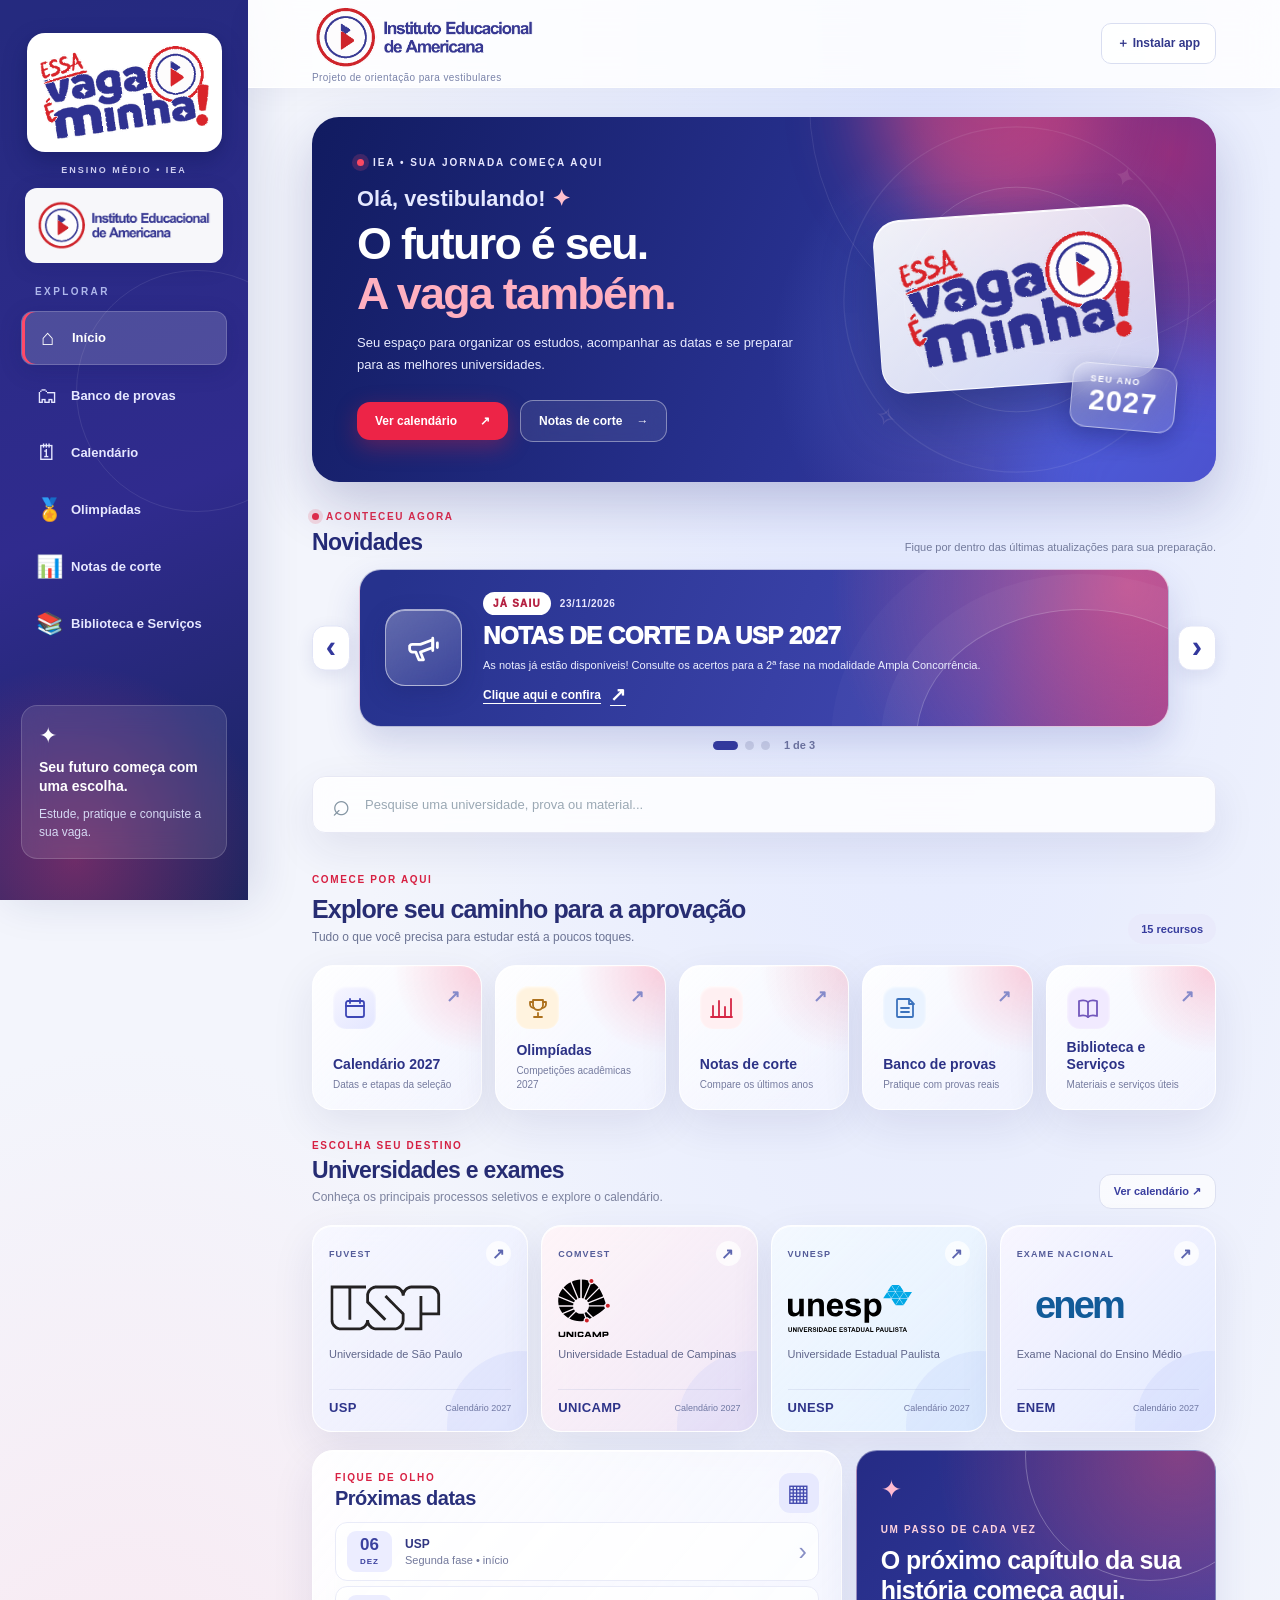
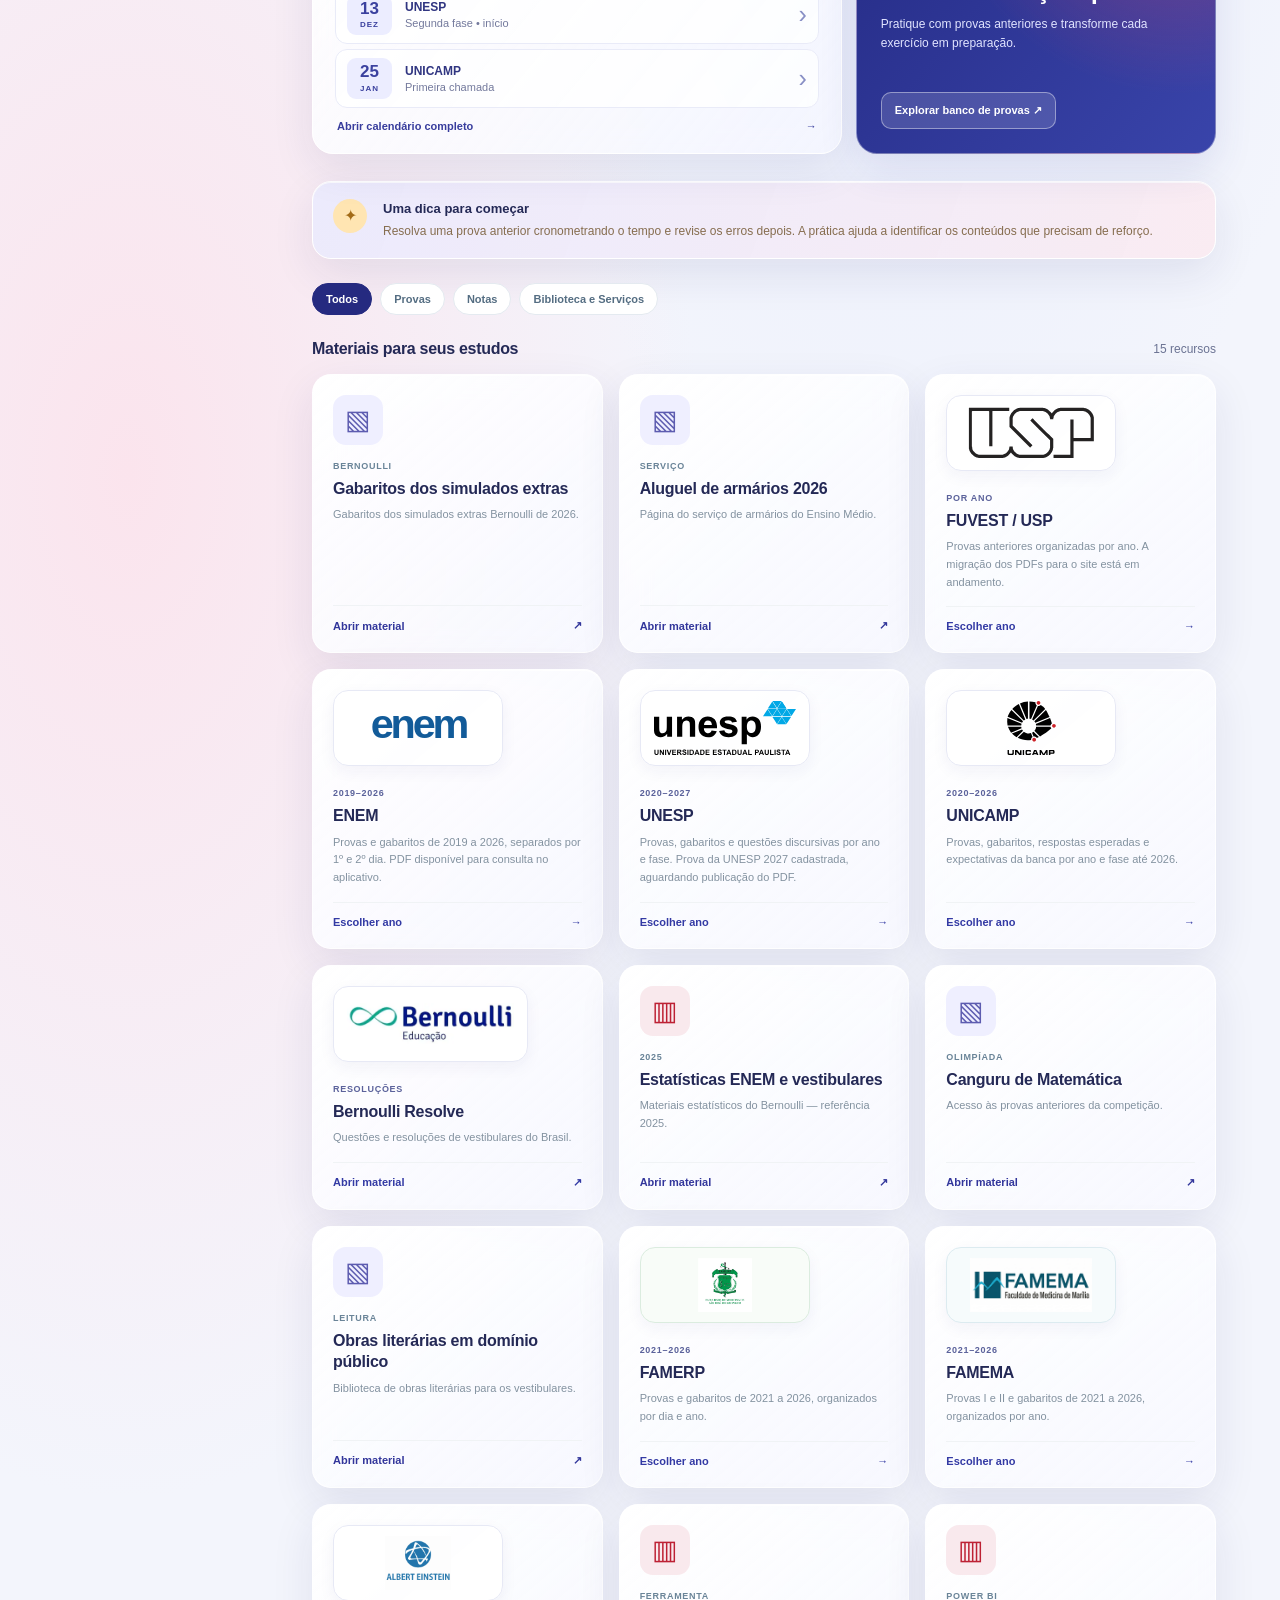
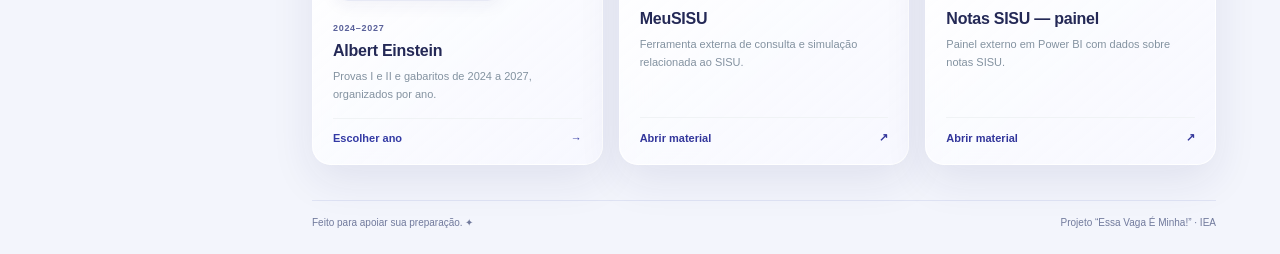
==== commit a72bfaef: "Exigir senha coletiva demonstrativa ao abrir index.html" ====
--- a/index.html
+++ b/index.html
@@ -1,5 +1,5 @@
 <!doctype html>
-<html lang="pt-BR">
+<html lang="pt-BR" class="acesso-pendente">
 <head>
   <meta charset="utf-8">
   <meta name="viewport" content="width=device-width,initial-scale=1,viewport-fit=cover">
@@ -13,6 +13,8 @@
   <link rel="manifest" href="./manifest.webmanifest">
   <link rel="stylesheet" href="./styles.css?v=15">
   <link rel="stylesheet" href="./premium.css?v=21">
+  <style>html.acesso-pendente body{visibility:hidden}</style>
+  <script src="./app-gate.js?v=1"></script>
   <title>Essa Vaga É Minha! — Instituto Educacional</title>
 </head>
 <body>
--- a/styles.css
+++ b/styles.css
@@ -1,5 +1,5 @@
 :root{--navy:#10263d;--navy-2:#193b59;--ink:#173048;--muted:#738293;--line:#e9edf1;--cream:#f7f9fb;--card:#fff;--gold:#ffca71;--blue:#2f77bf;--shadow:0 12px 38px rgba(17,41,63,.055)}
-*{box-sizing:border-box}html{scroll-behavior:smooth}body{margin:0;background:var(--cream);color:var(--ink);font-family:Inter,ui-sans-serif,-apple-system,BlinkMacSystemFont,"Segoe UI",sans-serif;-webkit-font-smoothing:antialiased}button,input,select{font:inherit}button{cursor:pointer}button:focus-visible,a:focus-visible,input:focus-visible,select:focus-visible{outline:3px solid #7fb6f1;outline-offset:3px}button:disabled{opacity:.5;cursor:default}a{color:inherit;text-decoration:none}.app-layout{display:grid;grid-template-columns:262px minmax(0,1fr);min-height:100vh}.sidebar{position:sticky;top:0;height:100vh;background:var(--navy);color:#fff;display:flex;flex-direction:column;padding:33px 21px 24px}.brand{display:flex;align-items:center;gap:13px;padding:0 11px 34px}.brand-mark{display:grid;place-items:center;background:var(--gold);color:var(--navy);width:47px;height:47px;border-radius:13px;font-weight:900;font-size:29px;position:relative}.brand-mark span{font-size:12px;position:absolute;right:5px;top:3px}.brand strong{font-size:17px;line-height:1.13;letter-spacing:-.6px;display:block}.brand small{display:block;margin-top:8px;color:#9bb3c8;font-weight:700;font-size:9px;letter-spacing:1.3px}.side-label{font-size:10px;font-weight:800;letter-spacing:2px;color:#6f93b1;margin:0 0 14px 14px}.desktop-nav{display:grid;gap:6px}.desktop-nav button{border:0;text-align:left;color:#abc0d0;padding:13px 13px;background:transparent;border-radius:11px;display:flex;align-items:center;gap:14px;font-size:13px;font-weight:650}.desktop-nav button span{font-size:22px;width:21px;text-align:center;font-weight:400}.desktop-nav button:hover,.desktop-nav button.active{background:#26435c;color:#fff}.desktop-nav button.active{box-shadow:inset 3px 0 0 var(--gold)}.sidebar-bottom{margin-top:auto}.side-note{border:1px solid #37536a;border-radius:16px;padding:17px;margin-bottom:17px;background:#17364f}.side-note>span{display:block;font-size:22px;color:var(--gold);margin-bottom:9px}.side-note strong{display:block;font-size:14px;line-height:1.4}.side-note p{font-size:12px;line-height:1.5;color:#91aabf;margin:8px 0 0}.text-button{border:0;background:transparent;color:#c1d0db;font-size:12px;padding:8px 12px}.experimental{color:#7e9aad}.main-shell{min-width:0}.topbar{height:88px;display:flex;align-items:center;justify-content:space-between;padding:0 clamp(24px,5vw,78px);border-bottom:1px solid var(--line);background:#fff}.eyebrow,.section-kicker{display:block;font-weight:800;font-size:10px;letter-spacing:2.1px;color:var(--blue)}.topline{display:block;font-size:12px;color:#748797;margin-top:7px}.topbar-right{display:flex;align-items:center;gap:12px}.outline-btn{background:#fff;border:1px solid #dde4ea;border-radius:10px;color:#233e57;padding:11px 15px;font-weight:700;font-size:12px;display:inline-flex;align-items:center;gap:8px}.outline-btn:hover{background:#f5f8fc}.icon-btn{background:#f4f7fa;border:0;border-radius:10px;width:40px;height:40px;font-size:22px;color:var(--navy);position:relative}.fav-counter{position:absolute;right:-6px;top:-5px;border-radius:15px;background:var(--gold);padding:2px 5px;font-size:10px;font-weight:800}.mobile-brand{display:none}main{padding:29px clamp(24px,5vw,78px) 20px;max-width:1600px;margin:auto}.hero{position:relative;overflow:hidden;min-height:286px;display:flex;justify-content:space-between;align-items:center;background:radial-gradient(circle at 100% 0%,#2c5570 0%,transparent 35%),linear-gradient(115deg,#0e253b,#183a56);border-radius:22px;color:white;padding:39px 45px;margin-bottom:24px}.hero:before{content:"";position:absolute;width:450px;height:450px;background:radial-gradient(circle,#41618150,transparent 70%);left:50%;top:-260px}.hero-copy{max-width:570px;z-index:1}.hero-kicker{font-weight:800;letter-spacing:1.8px;font-size:10px;color:#c8d7e2;display:flex;align-items:center;gap:9px}.live-dot{width:7px;height:7px;border-radius:50%;background:var(--gold);box-shadow:0 0 0 4px #ffca711e}.hero h1{font-size:clamp(33px,3.4vw,54px);line-height:1.09;letter-spacing:-2.4px;margin:18px 0 13px;font-weight:800}.hero h1 em{color:var(--gold);font-style:normal}.hero p{line-height:1.65;color:#c0d1de;font-size:13px;max-width:410px;margin:0 0 23px}.hero-button,.primary-btn{background:var(--gold);color:#172f43;border:0;border-radius:10px;padding:12px 18px;font-weight:800;font-size:12px;display:inline-flex;gap:23px;align-items:center;justify-content:center}.hero-button:hover,.primary-btn:hover{background:#ffdb99}.hero-art{position:absolute;right:2%;top:0;height:100%;width:37%;display:grid;place-items:center}.orbit{position:absolute;border:1px solid #6c8da055;border-radius:50%;aspect-ratio:1}.orbit-1{width:240px}.orbit-2{width:345px}.hero-star{font-size:238px;color:#edbc70;opacity:.11;position:absolute;transform:rotate(20deg)}.hero-art-copy{font-size:clamp(55px,8vw,105px);font-weight:900;letter-spacing:-9px;line-height:1;transform:rotate(-8deg);color:#ffcb78;text-align:center;text-shadow:0 10px 34px #05182b70}.hero-art-copy span{font-size:12px;letter-spacing:5px;display:block;color:#d6e1e8;margin-top:17px;transform:rotate(8deg)}.small-star{position:absolute;color:var(--gold);font-size:27px;right:8%;top:12%}.finder{position:relative;background:white;border:1px solid var(--line);border-radius:13px;box-shadow:var(--shadow);display:flex;align-items:center;height:57px;margin-bottom:31px}.search-symbol{font-size:31px;color:#8495a3;padding-left:19px;line-height:1}.finder input{background:transparent;border:0;outline:none;width:100%;height:100%;font-size:13px;color:var(--ink);padding:0 14px}.finder input:focus{outline:none}.finder:focus-within{border-color:#88b2d4;box-shadow:0 0 0 3px #88b2d420}.finder input::placeholder{color:#9aa8b4}.clear-search{border:0;background:#f1f5f8;color:#617384;border-radius:50%;width:26px;height:26px;margin-right:15px}.view-head,.section-row{display:flex;align-items:flex-end;justify-content:space-between;gap:15px}.view-head{margin-bottom:21px}.view-head h2{font-size:25px;letter-spacing:-.8px;margin:8px 0 6px}.view-head p.muted{font-size:12px;margin:0}.muted{color:var(--muted)}.total-pill{background:#eaf1f8;color:#3b6888;padding:8px 12px;border-radius:24px;font-size:11px;font-weight:800;white-space:nowrap}.quick-actions{display:grid;grid-template-columns:repeat(4,minmax(0,1fr));gap:13px;margin-bottom:25px}.quick-card{background:white;border:1px solid var(--line);border-radius:14px;text-align:left;padding:17px 16px;display:flex;align-items:center;gap:12px;box-shadow:var(--shadow);transition:transform .15s,box-shadow .15s}.quick-card:hover{transform:translateY(-3px);box-shadow:0 12px 25px #1a38501a}.quick-icon,.card-icon{display:grid;place-items:center;border-radius:12px;font-size:27px;flex:none}.quick-icon{width:48px;height:48px}.quick-card strong{font-size:12px;display:block}.quick-card small{font-size:10px;color:var(--muted);display:block;margin-top:4px}.q-blue{background:#e5f1fb;color:#337cb8}.q-orange{background:#fff0d9;color:#bb8138}.q-mint{background:#e4f5ec;color:#428e70}.q-lilac{background:#eeeafd;color:#7b68bd}.tips-panel{display:flex;align-items:flex-start;gap:16px;background:#fff7e9;border:1px solid #f7e5c4;border-radius:13px;padding:17px 20px;margin-bottom:24px}.tips-symbol{background:#ffe5b2;color:#a36b16;display:grid;place-items:center;border-radius:50%;width:34px;height:34px;flex:none}.tips-panel strong{font-size:13px}.tips-panel p{font-size:12px;line-height:1.6;color:#866d4f;margin:5px 0 0}.category-filter{display:flex;flex-wrap:wrap;gap:8px;margin:0 0 25px}.category-filter button{background:white;border:1px solid #e4eaf0;border-radius:25px;padding:9px 13px;font-size:11px;font-weight:750;color:#546d82}.category-filter button.active{background:var(--navy);color:white;border-color:var(--navy)}.section-row{margin-bottom:16px;align-items:center}.section-row h3{font-size:16px;margin:0;letter-spacing:-.3px}.section-row span{font-size:12px}.card-grid{display:grid;grid-template-columns:repeat(3,minmax(0,1fr));gap:16px}.resource-card{background:white;border:1px solid var(--line);border-radius:16px;padding:20px;display:flex;flex-direction:column;min-height:222px;box-shadow:var(--shadow);transition:transform .15s,border-color .15s}.resource-card:hover{transform:translateY(-2px);border-color:#c5d7e4}.resource-top{display:flex;align-items:flex-start;justify-content:space-between;gap:8px}.card-icon{width:50px;height:50px}.card-save{border:0;background:#f4f7f9;border-radius:9px;width:32px;height:32px;color:#718397;font-size:19px}.card-save.saved{color:#dc8454;background:#fff2e9}.card-tag{font-size:9px;font-weight:800;letter-spacing:.7px;text-transform:uppercase;color:#6a8498;margin-top:16px}.resource-card h3{font-size:16px;line-height:1.35;letter-spacing:-.25px;margin:7px 0}.resource-card p{font-size:11px;line-height:1.6;color:#8392a0;margin:0 0 15px}.resource-bottom{margin-top:auto;border-top:1px solid #f0f3f5;padding-top:13px}.resource-bottom a{display:flex;justify-content:space-between;align-items:center;font-size:11px;font-weight:800;color:#286da2}.resource-bottom a:hover{text-decoration:underline}.empty-state{text-align:center;padding:54px 12px;background:white;border:1px dashed #d9e3e9;border-radius:16px}.empty-state>div{font-size:47px;color:#9eb2c0}.empty-state h3{margin:2px 0}.empty-state p{font-size:13px;color:var(--muted)}.footer-line{display:flex;justify-content:space-between;gap:12px;margin:35px 0 6px;border-top:1px solid var(--line);padding-top:16px;color:#96a4b0;font-size:10px}.bottom-nav{display:none}.modal{border:0;border-radius:18px;padding:0;max-width:480px;width:calc(100% - 30px);max-height:min(88vh,900px);box-shadow:0 22px 85px #07162a65;background:white;color:var(--ink)}.modal::backdrop{background:#0b2037aa;backdrop-filter:blur(3px)}.modal-head{display:flex;justify-content:space-between;align-items:start;padding:23px 25px 17px;border-bottom:1px solid var(--line)}.modal-head h2{font-size:23px;letter-spacing:-.6px;margin:7px 0 0}.close-btn{border:0;background:#f1f4f7;border-radius:9px;padding:10px 12px}.modal-body{padding:22px 25px 27px}.modal-body p{font-size:13px;line-height:1.7}.small{font-size:11px!important}.more-actions{padding:15px;display:grid;gap:7px}.more-actions button{border:1px solid var(--line);background:#fff;border-radius:11px;text-align:left;padding:15px;font-weight:700;color:#244359}.admin-modal{max-width:650px}.admin-warning{margin:17px 24px;background:#fff7e8;border:1px solid #f3e2c3;border-radius:9px;font-size:12px;line-height:1.55;padding:12px;color:#836637}.link-form{padding:2px 24px 14px;display:grid;gap:13px}.link-form label{display:grid;gap:5px;font-weight:700;font-size:11px;color:#385269}.link-form input,.link-form select{width:100%;padding:12px;border:1px solid #dfe7ec;border-radius:8px;background:white;font-size:13px;color:var(--ink)}.form-duo{display:grid;grid-template-columns:1fr 1fr;gap:12px}.form-actions{display:flex;gap:9px;margin-top:4px}.manage-heading{margin:12px 24px;font-size:15px}.admin-list{margin:0 24px;max-height:230px;overflow-y:auto;border:1px solid var(--line);border-radius:10px}.admin-item{display:flex;align-items:center;gap:9px;justify-content:space-between;padding:10px;border-bottom:1px solid var(--line)}.admin-item:last-child{border-bottom:0}.admin-item strong{font-size:12px}.admin-item small{display:block;color:var(--muted);font-size:10px;margin-top:3px}.admin-item button{border:0;border-radius:7px;background:#edf3f7;padding:7px;font-size:11px;font-weight:800}.admin-item .delete{background:#fff1ee;color:#b55045}.manage-footer{display:flex;flex-wrap:wrap;gap:7px;margin:16px 24px}.file-label{cursor:pointer}.danger-btn{border:1px solid #e9c9c3;background:#fff8f6;color:#ad4837;border-radius:9px;padding:10px 13px;font-size:12px;font-weight:750}.status-text{font-size:12px;min-height:18px;margin:0 24px 20px;color:#486e92}.toast{position:fixed;z-index:20;bottom:25px;right:25px;background:var(--navy);color:white;padding:12px 17px;border-radius:10px;box-shadow:0 8px 25px #0b203760;font-size:12px;opacity:0;transform:translateY(10px);pointer-events:none;transition:.2s}.toast.show{opacity:1;transform:translateY(0)}.sr-only{position:absolute!important;width:1px;height:1px;padding:0;margin:-1px;overflow:hidden;clip:rect(0,0,0,0);white-space:nowrap;border:0}
+*{box-sizing:border-box}html{scroll-behavior:smooth}body{margin:0;background:var(--cream);color:var(--ink);font-family:Inter,ui-sans-serif,-apple-system,BlinkMacSystemFont,"Segoe UI",sans-serif;-webkit-font-smoothing:antialiased}button,input,select{font:inherit}button{cursor:pointer}button:focus-visible,a:focus-visible,input:focus-visible,select:focus-visible{outline:3px solid #7fb6f1;outline-offset:3px}button:disabled{opacity:.5;cursor:default}a{color:inherit;text-decoration:none}.app-layout{display:grid;grid-template-columns:262px minmax(0,1fr);min-height:100vh}.sidebar{position:sticky;top:0;height:100vh;background:var(--navy);color:#fff;display:flex;flex-direction:column;padding:33px 21px 24px}.brand{display:flex;align-items:center;gap:13px;padding:0 11px 34px}.brand-mark{display:grid;place-items:center;background:var(--gold);color:var(--navy);width:47px;height:47px;border-radius:13px;font-weight:900;font-size:29px;position:relative}.brand-mark span{font-size:12px;position:absolute;right:5px;top:3px}.brand strong{font-size:17px;line-height:1.13;letter-spacing:-.6px;display:block}.brand small{display:block;margin-top:8px;color:#9bb3c8;font-weight:700;font-size:9px;letter-spacing:1.3px}.side-label{font-size:10px;font-weight:800;letter-spacing:2px;color:#6f93b1;margin:0 0 14px 14px}.desktop-nav{display:grid;gap:6px}.desktop-nav button{border:0;text-align:left;color:#abc0d0;padding:13px 13px;background:transparent;border-radius:11px;display:flex;align-items:center;gap:14px;font-size:13px;font-weight:650}.desktop-nav button span{font-size:22px;width:21px;text-align:center;font-weight:400}.desktop-nav button:hover,.desktop-nav button.active{background:#26435c;color:#fff}.desktop-nav button.active{box-shadow:inset 3px 0 0 var(--gold)}.sidebar-bottom{margin-top:auto}.side-note{border:1px solid #37536a;border-radius:16px;padding:17px;margin-bottom:17px;background:#17364f}.side-note>span{display:block;font-size:22px;color:var(--gold);margin-bottom:9px}.side-note strong{display:block;font-size:14px;line-height:1.4}.side-note p{font-size:12px;line-height:1.5;color:#91aabf;margin:8px 0 0}.text-button{border:0;background:transparent;color:#c1d0db;font-size:12px;padding:8px 12px}.experimental{color:#7e9aad}.main-shell{min-width:0}.topbar{height:88px;display:flex;align-items:center;justify-content:space-between;padding:0 clamp(24px,5vw,78px);border-bottom:1px solid var(--line);background:#fff}.eyebrow,.section-kicker{display:block;font-weight:800;font-size:10px;letter-spacing:2.1px;color:var(--blue)}.topline{display:block;font-size:12px;color:#748797;margin-top:7px}.topbar-right{display:flex;align-items:center;gap:12px}.outline-btn{background:#fff;border:1px solid #dde4ea;border-radius:10px;color:#233e57;padding:11px 15px;font-weight:700;font-size:12px;display:inline-flex;align-items:center;gap:8px}.outline-btn:hover{background:#f5f8fc}.icon-btn{background:#f4f7fa;border:0;border-radius:10px;width:40px;height:40px;font-size:22px;color:var(--navy);position:relative}.mobile-brand{display:none}main{padding:29px clamp(24px,5vw,78px) 20px;max-width:1600px;margin:auto}.hero{position:relative;overflow:hidden;min-height:286px;display:flex;justify-content:space-between;align-items:center;background:radial-gradient(circle at 100% 0%,#2c5570 0%,transparent 35%),linear-gradient(115deg,#0e253b,#183a56);border-radius:22px;color:white;padding:39px 45px;margin-bottom:24px}.hero:before{content:"";position:absolute;width:450px;height:450px;background:radial-gradient(circle,#41618150,transparent 70%);left:50%;top:-260px}.hero-copy{max-width:570px;z-index:1}.hero-kicker{font-weight:800;letter-spacing:1.8px;font-size:10px;color:#c8d7e2;display:flex;align-items:center;gap:9px}.live-dot{width:7px;height:7px;border-radius:50%;background:var(--gold);box-shadow:0 0 0 4px #ffca711e}.hero h1{font-size:clamp(33px,3.4vw,54px);line-height:1.09;letter-spacing:-2.4px;margin:18px 0 13px;font-weight:800}.hero h1 em{color:var(--gold);font-style:normal}.hero p{line-height:1.65;color:#c0d1de;font-size:13px;max-width:410px;margin:0 0 23px}.hero-button,.primary-btn{background:var(--gold);color:#172f43;border:0;border-radius:10px;padding:12px 18px;font-weight:800;font-size:12px;display:inline-flex;gap:23px;align-items:center;justify-content:center}.hero-button:hover,.primary-btn:hover{background:#ffdb99}.hero-art{position:absolute;right:2%;top:0;height:100%;width:37%;display:grid;place-items:center}.orbit{position:absolute;border:1px solid #6c8da055;border-radius:50%;aspect-ratio:1}.orbit-1{width:240px}.orbit-2{width:345px}.hero-star{font-size:238px;color:#edbc70;opacity:.11;position:absolute;transform:rotate(20deg)}.hero-art-copy{font-size:clamp(55px,8vw,105px);font-weight:900;letter-spacing:-9px;line-height:1;transform:rotate(-8deg);color:#ffcb78;text-align:center;text-shadow:0 10px 34px #05182b70}.hero-art-copy span{font-size:12px;letter-spacing:5px;display:block;color:#d6e1e8;margin-top:17px;transform:rotate(8deg)}.small-star{position:absolute;color:var(--gold);font-size:27px;right:8%;top:12%}.finder{position:relative;background:white;border:1px solid var(--line);border-radius:13px;box-shadow:var(--shadow);display:flex;align-items:center;height:57px;margin-bottom:31px}.search-symbol{font-size:31px;color:#8495a3;padding-left:19px;line-height:1}.finder input{background:transparent;border:0;outline:none;width:100%;height:100%;font-size:13px;color:var(--ink);padding:0 14px}.finder input:focus{outline:none}.finder:focus-within{border-color:#88b2d4;box-shadow:0 0 0 3px #88b2d420}.finder input::placeholder{color:#9aa8b4}.clear-search{border:0;background:#f1f5f8;color:#617384;border-radius:50%;width:26px;height:26px;margin-right:15px}.view-head,.section-row{display:flex;align-items:flex-end;justify-content:space-between;gap:15px}.view-head{margin-bottom:21px}.view-head h2{font-size:25px;letter-spacing:-.8px;margin:8px 0 6px}.view-head p.muted{font-size:12px;margin:0}.muted{color:var(--muted)}.total-pill{background:#eaf1f8;color:#3b6888;padding:8px 12px;border-radius:24px;font-size:11px;font-weight:800;white-space:nowrap}.quick-actions{display:grid;grid-template-columns:repeat(4,minmax(0,1fr));gap:13px;margin-bottom:25px}.quick-card{background:white;border:1px solid var(--line);border-radius:14px;text-align:left;padding:17px 16px;display:flex;align-items:center;gap:12px;box-shadow:var(--shadow);transition:transform .15s,box-shadow .15s}.quick-card:hover{transform:translateY(-3px);box-shadow:0 12px 25px #1a38501a}.quick-icon,.card-icon{display:grid;place-items:center;border-radius:12px;font-size:27px;flex:none}.quick-icon{width:48px;height:48px}.quick-card strong{font-size:12px;display:block}.quick-card small{font-size:10px;color:var(--muted);display:block;margin-top:4px}.q-blue{background:#e5f1fb;color:#337cb8}.q-orange{background:#fff0d9;color:#bb8138}.q-mint{background:#e4f5ec;color:#428e70}.q-lilac{background:#eeeafd;color:#7b68bd}.tips-panel{display:flex;align-items:flex-start;gap:16px;background:#fff7e9;border:1px solid #f7e5c4;border-radius:13px;padding:17px 20px;margin-bottom:24px}.tips-symbol{background:#ffe5b2;color:#a36b16;display:grid;place-items:center;border-radius:50%;width:34px;height:34px;flex:none}.tips-panel strong{font-size:13px}.tips-panel p{font-size:12px;line-height:1.6;color:#866d4f;margin:5px 0 0}.category-filter{display:flex;flex-wrap:wrap;gap:8px;margin:0 0 25px}.category-filter button{background:white;border:1px solid #e4eaf0;border-radius:25px;padding:9px 13px;font-size:11px;font-weight:750;color:#546d82}.category-filter button.active{background:var(--navy);color:white;border-color:var(--navy)}.section-row{margin-bottom:16px;align-items:center}.section-row h3{font-size:16px;margin:0;letter-spacing:-.3px}.section-row span{font-size:12px}.card-grid{display:grid;grid-template-columns:repeat(3,minmax(0,1fr));gap:16px}.resource-card{background:white;border:1px solid var(--line);border-radius:16px;padding:20px;display:flex;flex-direction:column;min-height:222px;box-shadow:var(--shadow);transition:transform .15s,border-color .15s}.resource-card:hover{transform:translateY(-2px);border-color:#c5d7e4}.resource-top{display:flex;align-items:flex-start;justify-content:space-between;gap:8px}.card-icon{width:50px;height:50px}.card-tag{font-size:9px;font-weight:800;letter-spacing:.7px;text-transform:uppercase;color:#6a8498;margin-top:16px}.resource-card h3{font-size:16px;line-height:1.35;letter-spacing:-.25px;margin:7px 0}.resource-card p{font-size:11px;line-height:1.6;color:#8392a0;margin:0 0 15px}.resource-bottom{margin-top:auto;border-top:1px solid #f0f3f5;padding-top:13px}.resource-bottom a{display:flex;justify-content:space-between;align-items:center;font-size:11px;font-weight:800;color:#286da2}.resource-bottom a:hover{text-decoration:underline}.empty-state{text-align:center;padding:54px 12px;background:white;border:1px dashed #d9e3e9;border-radius:16px}.empty-state>div{font-size:47px;color:#9eb2c0}.empty-state h3{margin:2px 0}.empty-state p{font-size:13px;color:var(--muted)}.footer-line{display:flex;justify-content:space-between;gap:12px;margin:35px 0 6px;border-top:1px solid var(--line);padding-top:16px;color:#96a4b0;font-size:10px}.bottom-nav{display:none}.modal{border:0;border-radius:18px;padding:0;max-width:480px;width:calc(100% - 30px);max-height:min(88vh,900px);box-shadow:0 22px 85px #07162a65;background:white;color:var(--ink)}.modal::backdrop{background:#0b2037aa;backdrop-filter:blur(3px)}.modal-head{display:flex;justify-content:space-between;align-items:start;padding:23px 25px 17px;border-bottom:1px solid var(--line)}.modal-head h2{font-size:23px;letter-spacing:-.6px;margin:7px 0 0}.close-btn{border:0;background:#f1f4f7;border-radius:9px;padding:10px 12px}.modal-body{padding:22px 25px 27px}.modal-body p{font-size:13px;line-height:1.7}.small{font-size:11px!important}.more-actions{padding:15px;display:grid;gap:7px}.more-actions button{border:1px solid var(--line);background:#fff;border-radius:11px;text-align:left;padding:15px;font-weight:700;color:#244359}.admin-modal{max-width:650px}.admin-warning{margin:17px 24px;background:#fff7e8;border:1px solid #f3e2c3;border-radius:9px;font-size:12px;line-height:1.55;padding:12px;color:#836637}.link-form{padding:2px 24px 14px;display:grid;gap:13px}.link-form label{display:grid;gap:5px;font-weight:700;font-size:11px;color:#385269}.link-form input,.link-form select{width:100%;padding:12px;border:1px solid #dfe7ec;border-radius:8px;background:white;font-size:13px;color:var(--ink)}.form-duo{display:grid;grid-template-columns:1fr 1fr;gap:12px}.form-actions{display:flex;gap:9px;margin-top:4px}.manage-heading{margin:12px 24px;font-size:15px}.admin-list{margin:0 24px;max-height:230px;overflow-y:auto;border:1px solid var(--line);border-radius:10px}.admin-item{display:flex;align-items:center;gap:9px;justify-content:space-between;padding:10px;border-bottom:1px solid var(--line)}.admin-item:last-child{border-bottom:0}.admin-item strong{font-size:12px}.admin-item small{display:block;color:var(--muted);font-size:10px;margin-top:3px}.admin-item button{border:0;border-radius:7px;background:#edf3f7;padding:7px;font-size:11px;font-weight:800}.admin-item .delete{background:#fff1ee;color:#b55045}.manage-footer{display:flex;flex-wrap:wrap;gap:7px;margin:16px 24px}.file-label{cursor:pointer}.danger-btn{border:1px solid #e9c9c3;background:#fff8f6;color:#ad4837;border-radius:9px;padding:10px 13px;font-size:12px;font-weight:750}.status-text{font-size:12px;min-height:18px;margin:0 24px 20px;color:#486e92}.toast{position:fixed;z-index:20;bottom:25px;right:25px;background:var(--navy);color:white;padding:12px 17px;border-radius:10px;box-shadow:0 8px 25px #0b203760;font-size:12px;opacity:0;transform:translateY(10px);pointer-events:none;transition:.2s}.toast.show{opacity:1;transform:translateY(0)}.sr-only{position:absolute!important;width:1px;height:1px;padding:0;margin:-1px;overflow:hidden;clip:rect(0,0,0,0);white-space:nowrap;border:0}
 @media(max-width:1180px){.sidebar{width:225px;padding:27px 14px}.app-layout{grid-template-columns:225px minmax(0,1fr)}.hero-art{right:-3%}.card-grid{grid-template-columns:repeat(2,minmax(0,1fr))}.quick-actions{grid-template-columns:repeat(2,minmax(0,1fr))}.hero{padding:33px}.hero-art-copy{font-size:70px}}
 @media(max-width:760px){body{padding-bottom:80px}.app-layout{display:block}.sidebar{display:none}.topbar{height:66px;padding:0 18px}.topbar-left{display:none}.mobile-brand{display:flex;align-items:center;gap:9px;font-size:14px;letter-spacing:-.35px}.mini-mark{background:var(--navy);color:var(--gold);font-weight:900;border-radius:10px;padding:9px 10px}.topbar-right .outline-btn{font-size:0;width:38px;height:38px;justify-content:center;padding:0}.topbar-right .outline-btn:before{content:'＋';font-size:21px}.topbar-right{gap:8px}main{padding:18px 16px}.hero{min-height:280px;border-radius:17px;padding:25px;margin-bottom:17px}.hero h1{font-size:38px;letter-spacing:-1.6px;margin:16px 0 9px}.hero p{max-width:300px;font-size:11px;line-height:1.5}.hero-art{opacity:.19;right:-24%;width:70%}.hero-art-copy{font-size:72px}.hero-art-copy span{font-size:9px}.hero-kicker{font-size:9px;letter-spacing:1.2px}.finder{height:53px;margin-bottom:26px}.view-head h2{font-size:23px}.view-head .muted{line-height:1.5}.quick-actions{gap:9px;grid-template-columns:repeat(2,minmax(0,1fr));margin-bottom:22px}.quick-card{padding:11px;gap:9px}.quick-icon{width:38px;height:38px;font-size:20px;border-radius:9px}.quick-card strong{font-size:10px}.quick-card small{font-size:9px}.card-grid{grid-template-columns:repeat(2,minmax(0,1fr));gap:10px}.resource-card{min-height:222px;padding:14px;border-radius:13px}.card-icon{width:42px;height:42px;font-size:22px}.resource-card h3{font-size:14px}.resource-card p{font-size:10px}.card-tag{font-size:8px}.resource-bottom a{font-size:10px}.section-row h3{font-size:15px}.footer-line{font-size:9px;flex-wrap:wrap}.bottom-nav{display:flex;position:fixed;z-index:10;bottom:0;left:0;right:0;background:#fff;box-shadow:0 -5px 25px #18344b12;border-top:1px solid var(--line);justify-content:space-around;padding:8px 3px max(8px,env(safe-area-inset-bottom))}.bottom-nav button{flex:1;border:0;background:transparent;display:flex;flex-direction:column;align-items:center;gap:1px;color:#7e92a2;font-size:9px;font-weight:750;padding:3px 0}.bottom-nav button span{font-size:23px;font-weight:400;line-height:1.25}.bottom-nav button.active{color:#1e638e}.toast{bottom:93px;right:14px;left:14px;text-align:center}.total-pill{padding:7px 8px;font-size:10px}}
 @media(max-width:390px){.card-grid{grid-template-columns:1fr}.resource-card{min-height:185px}.quick-card strong{font-size:10px}.hero h1{font-size:33px}.view-head h2{font-size:21px}}
@@ -9,7 +9,7 @@
 
 /* Identidade visual do Instituto Educacional de Americana */
 :root{--navy:#2f3291;--navy-2:#3539a1;--ink:#292d60;--muted:#707894;--line:#e3e6f3;--cream:#f7f8fd;--gold:#ed1e2e;--blue:#323696;--shadow:0 10px 34px rgba(37,43,110,.07)}
-.sidebar{background:linear-gradient(180deg,#242780 0%,#3539a0 100%)}.brand{flex-direction:column;align-items:flex-start;gap:10px;padding:0 12px 26px}.sidebar-project-logo{display:block;width:196px;height:auto;max-width:100%;filter:drop-shadow(0 1px 3px rgba(0,0,0,.1))}.brand small{color:#d0d3fd;margin-top:0}.desktop-nav button{color:#d7dafd}.desktop-nav button:hover,.desktop-nav button.active{background:#ffffff1e}.desktop-nav button.active{box-shadow:inset 3px 0 0 #fff}.side-label{color:#b8bce8}.side-note{border-color:#ffffff3e;background:#ffffff13}.side-note>span{color:#fff}.side-note p{color:#d6d9f4}.experimental{color:#d1d5eb}.text-button{color:#f0f1ff}.hero{background:radial-gradient(circle at 100% 0%,#7276e7 0%,transparent 39%),linear-gradient(115deg,#292d85,#4247aa)}.hero h1 em{color:#fff}.live-dot{background:#ed1e2e;box-shadow:0 0 0 4px #ed1e2e33}.hero-button,.primary-btn{color:#fff}.hero-button:hover,.primary-btn:hover{background:#c51223}.hero-art-copy{color:#fff}.small-star,.hero-star{color:#fff}.total-pill{background:#eeeefe;color:#313695}.q-blue{background:#ededfc;color:#373a9c}.q-orange{background:#ffecef;color:#c41a2c}.q-mint{background:#f9e9ed;color:#bd2134}.q-lilac{background:#efefff;color:#5d5cb0}.header-iea{width:205px;max-height:56px;object-fit:contain;object-position:left center}.topline{margin-top:1px}.icon-btn{color:var(--navy)}.card-save.saved{color:#d81f31;background:#ffecef}.resource-bottom a{color:#32369b}.category-filter button.active{border-color:var(--navy)}.footer-line{color:#8386a8}.bottom-nav button.active{color:var(--navy)}
+.sidebar{background:linear-gradient(180deg,#242780 0%,#3539a0 100%)}.brand{flex-direction:column;align-items:flex-start;gap:10px;padding:0 12px 26px}.sidebar-project-logo{display:block;width:196px;height:auto;max-width:100%;filter:drop-shadow(0 1px 3px rgba(0,0,0,.1))}.brand small{color:#d0d3fd;margin-top:0}.desktop-nav button{color:#d7dafd}.desktop-nav button:hover,.desktop-nav button.active{background:#ffffff1e}.desktop-nav button.active{box-shadow:inset 3px 0 0 #fff}.side-label{color:#b8bce8}.side-note{border-color:#ffffff3e;background:#ffffff13}.side-note>span{color:#fff}.side-note p{color:#d6d9f4}.experimental{color:#d1d5eb}.text-button{color:#f0f1ff}.hero{background:radial-gradient(circle at 100% 0%,#7276e7 0%,transparent 39%),linear-gradient(115deg,#292d85,#4247aa)}.hero h1 em{color:#fff}.live-dot{background:#ed1e2e;box-shadow:0 0 0 4px #ed1e2e33}.hero-button,.primary-btn{color:#fff}.hero-button:hover,.primary-btn:hover{background:#c51223}.hero-art-copy{color:#fff}.small-star,.hero-star{color:#fff}.total-pill{background:#eeeefe;color:#313695}.q-blue{background:#ededfc;color:#373a9c}.q-orange{background:#ffecef;color:#c41a2c}.q-mint{background:#f9e9ed;color:#bd2134}.q-lilac{background:#efefff;color:#5d5cb0}.header-iea{width:205px;max-height:56px;object-fit:contain;object-position:left center}.topline{margin-top:1px}.icon-btn{color:var(--navy)}.resource-bottom a{color:#32369b}.category-filter button.active{border-color:var(--navy)}.footer-line{color:#8386a8}.bottom-nav button.active{color:var(--navy)}
 .mobile-iea{width:33px;height:33px;object-fit:contain}
 .cutoff-app{margin:2px 0 28px}.cutoff-uni-tabs{display:flex;gap:8px;margin-bottom:20px}.cutoff-uni-tabs button{flex:1;border:1px solid #dce0ee;background:white;border-radius:13px;padding:15px 18px;font-size:15px;font-weight:850;color:#3b3b78;transition:background .15s}.cutoff-uni-tabs button.selected{background:var(--navy);color:#fff;border-color:var(--navy);box-shadow:0 4px 16px #31368d33}.cutoff-title{display:flex;align-items:center;justify-content:space-between;gap:16px;background:#fff;padding:25px 26px;border:1px solid var(--line);border-radius:16px 16px 0 0}.cutoff-title h3{font-size:22px;line-height:1.2;margin:6px 0 8px;letter-spacing:-.5px}.cutoff-title p{margin:0;color:#67708e;font-size:12px;line-height:1.65}.cutoff-title p strong{color:#34398e}.cutoff-title .cutoff-small{font-size:10px;font-weight:800;letter-spacing:1.5px;color:#e32636}.cutoff-mark{display:flex;flex-direction:column;justify-content:center;align-items:center;min-width:64px;height:64px;border-radius:50%;border:3px solid #e72837;color:#d52030;background:#fff;font-weight:900;font-size:23px}.cutoff-mark small{font-size:9px}.cutoff-controls{display:flex;align-items:end;gap:14px;flex-wrap:wrap;background:#fff;border:1px solid var(--line);border-top:0;padding:0 26px 21px}.cutoff-controls label{font-size:11px;font-weight:800;color:#555b82}.cutoff-query,.cutoff-sort{display:grid;gap:7px}.cutoff-query{flex:1;min-width:220px}.cutoff-sort{min-width:180px}.cutoff-controls input[type=search],.cutoff-controls select{height:43px;border:1px solid #d9deed;border-radius:9px;padding:0 12px;color:#31335c;background:#fff}.cutoff-complete{display:flex;align-items:center;gap:7px;min-height:43px;cursor:pointer}.cutoff-complete input{accent-color:#353aa0}.cutoff-table-top{display:flex;align-items:center;justify-content:space-between;gap:12px;padding:13px 16px;color:#656d92;font-size:12px;font-weight:750}.cutoff-table-top .outline-btn{padding:9px 13px;color:#333798}.cutoff-table-wrap{overflow-x:auto;background:#fff;border:1px solid #dde1f0;border-radius:14px;box-shadow:var(--shadow);scrollbar-color:#b7bbee #eef0fb}.cutoff-table{border-collapse:separate;border-spacing:0;min-width:980px;width:100%;font-size:12px}.cutoff-table thead th{position:sticky;top:0;z-index:2;background:#313695;color:white;padding:15px 9px;text-align:center;font-size:12px;border-bottom:2px solid #202468}.cutoff-table tbody th,.cutoff-table tbody td{padding:11px 12px;border-bottom:1px solid #e9eaf3}.cutoff-table tbody tr:nth-child(even){background:#f8f8ff}.cutoff-table tbody tr:hover{background:#f1f1ff}.cutoff-table .course-col{position:sticky;left:0;z-index:1;text-align:left;min-width:310px;width:36%;max-width:400px;border-right:1px solid #e2e4f1}.cutoff-table thead .course-col{z-index:3;background:#252a80}.cutoff-table tbody th.course-col{background:white}.cutoff-table tbody tr:nth-child(even) th.course-col{background:#f8f8ff}.cutoff-table tbody tr:hover th.course-col{background:#f1f1ff}.course-label{display:block;line-height:1.35;font-size:12px;font-weight:750}.course-code{display:block;margin-top:5px;font-size:9px;letter-spacing:.25px;color:#9295b2;font-weight:500}.cutoff-table td{text-align:center;font-weight:750;color:#33365d;font-variant-numeric:tabular-nums}.cutoff-table td.missing{font-weight:400;color:#c0c4d2}.cutoff-table td.latest-year{color:#b51627;background:#fff0f1;font-weight:900}.cutoff-table thead th.latest-year{background:#df1f30;color:#fff}.cutoff-legend{display:flex;gap:10px 24px;flex-wrap:wrap;margin:12px 2px 20px;color:#747993;font-size:11px}.cutoff-info{border-left:4px solid #da273b;background:#fffbfb;padding:15px 18px;border-radius:0 10px 10px 0;font-size:12px;line-height:1.6;color:#626881}.cutoff-info strong{color:#343892}.cutoff-sources{display:flex;flex-wrap:wrap;gap:8px 18px;align-items:center;margin:17px 0 22px;font-size:12px;color:#4d528a}.cutoff-sources a{color:#3139a6;text-decoration:underline;text-underline-offset:3px}.cutoff-no-results{text-align:center;background:#fff;padding:22px;margin-top:5px;border-radius:12px;color:#5a6085}.cutoff-placeholder{background:white;border-radius:16px;border:1px solid var(--line);padding:65px 25px;text-align:center}.cutoff-placeholder h3{font-size:29px;color:#30348f;margin:8px}.cutoff-placeholder p{font-size:13px;color:#6b7193;max-width:460px;margin:9px auto;line-height:1.6}.cutoff-placeholder-mark{font-size:50px;color:#d92335}
 @media(max-width:760px){.mobile-brand strong{font-size:13px}.hero{background:linear-gradient(115deg,#292d85,#555bcc)}.cutoff-uni-tabs{gap:6px}.cutoff-uni-tabs button{font-size:13px;padding:13px 8px}.cutoff-title{padding:18px 16px}.cutoff-title h3{font-size:20px}.cutoff-title p{font-size:11px}.cutoff-controls{padding:0 16px 18px;gap:12px}.cutoff-query,.cutoff-sort{min-width:min(100%,250px)}.cutoff-sort{flex:1}.cutoff-complete{width:100%}.cutoff-table .course-col{min-width:185px;width:185px;max-width:185px}.cutoff-table{min-width:800px}.cutoff-table tbody th,.cutoff-table tbody td{padding:11px 8px}.course-label{font-size:11px}.course-code{font-size:8px}.cutoff-table-top{padding:12px 3px}.cutoff-legend{font-size:10px}.cutoff-info{font-size:11px}.cutoff-sources{font-size:11px}.cutoff-placeholder{padding:45px 20px}}
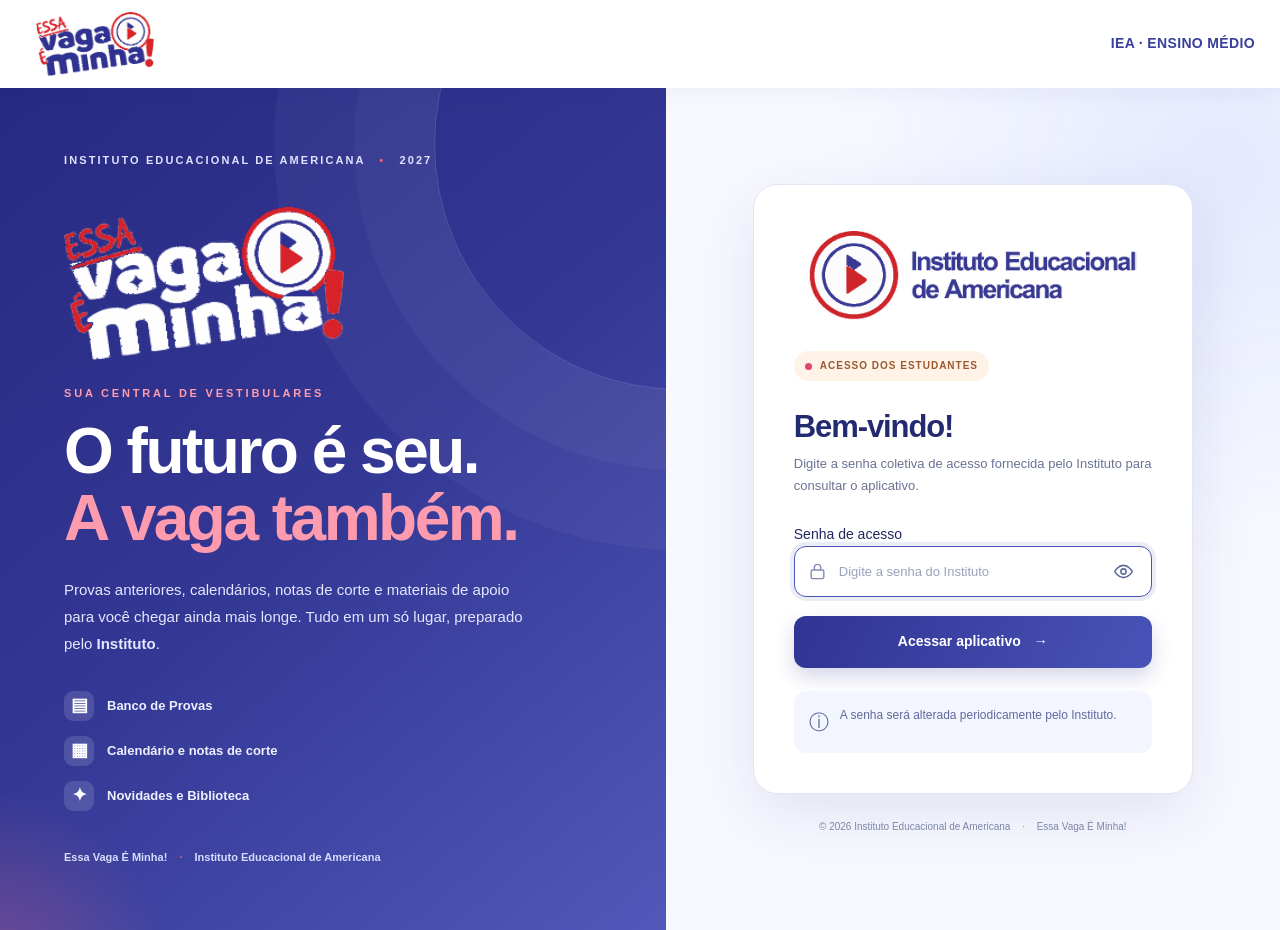
==== commit 9d47c705: "Atualizar versao do login de alunos com sessao de 30 minutos: index.html" ====
--- a/index.html
+++ b/index.html
@@ -14,7 +14,7 @@
   <link rel="stylesheet" href="./styles.css?v=15">
   <link rel="stylesheet" href="./premium.css?v=21">
   <style>html.acesso-pendente body{visibility:hidden}</style>
-  <script src="./app-gate.js?v=1"></script>
+  <script src="./app-gate.js?v=2"></script>
   <title>Essa Vaga É Minha! — Instituto Educacional</title>
 </head>
 <body>
@@ -257,6 +257,6 @@
   <dialog id="more-dialog" class="modal"><div class="modal-head"><div><p class="section-kicker">MAIS OPÇÕES</p><h2>Explorar</h2></div><button type="button" class="close-btn" data-close="more-dialog" aria-label="Fechar">✕</button></div><div class="more-actions"><button type="button" data-jump="olimpiadas">🏅 Olimpíadas Acadêmicas</button><button type="button" data-jump="biblioteca">📚 Biblioteca e Serviços</button></div></dialog>
   <dialog id="install-dialog" class="modal"><div class="modal-head"><div><p class="section-kicker">ACESSO RÁPIDO</p><h2>Instale no celular</h2></div><button type="button" class="close-btn" data-close="install-dialog" aria-label="Fechar">✕</button></div><div class="modal-body"><p>Depois de publicar este aplicativo em um endereço HTTPS, você pode adicioná-lo à tela inicial:</p><p><strong>Android (Chrome):</strong> abra o menu ⋮ e selecione “Instalar app” ou “Adicionar à tela inicial”.</p><p><strong>iPhone (Safari):</strong> toque em Compartilhar e escolha “Adicionar à Tela de Início”.</p><p class="muted small">Os links externos, como Google Drive e SISU, exigem internet e podem pedir acesso.</p><button type="button" id="native-install" class="primary-btn" hidden>Instalar agora</button></div></dialog>
   <div id="toast" class="toast" role="status" aria-live="polite"></div>
-  <script src="./data.js?v=38"></script><script src="./usp-notas.js?v=2027-80q"></script><script src="./unicamp-notas.js?v=13"></script><script src="./unesp-notas.js"></script><script src="./novidades.js?v=15"></script><script src="./gestao-dados.js?v=19"></script><script src="./olimpiadas.js?v=1"></script><script src="./app.js?v=41"></script>
+  <script src="./data.js?v=38"></script><script src="./usp-notas.js?v=2027-80q"></script><script src="./unicamp-notas.js?v=13"></script><script src="./unesp-notas.js"></script><script src="./novidades.js?v=15"></script><script src="./gestao-dados.js?v=19"></script><script src="./olimpiadas.js?v=1"></script><script src="./app.js?v=42"></script>
 </body>
 </html>
